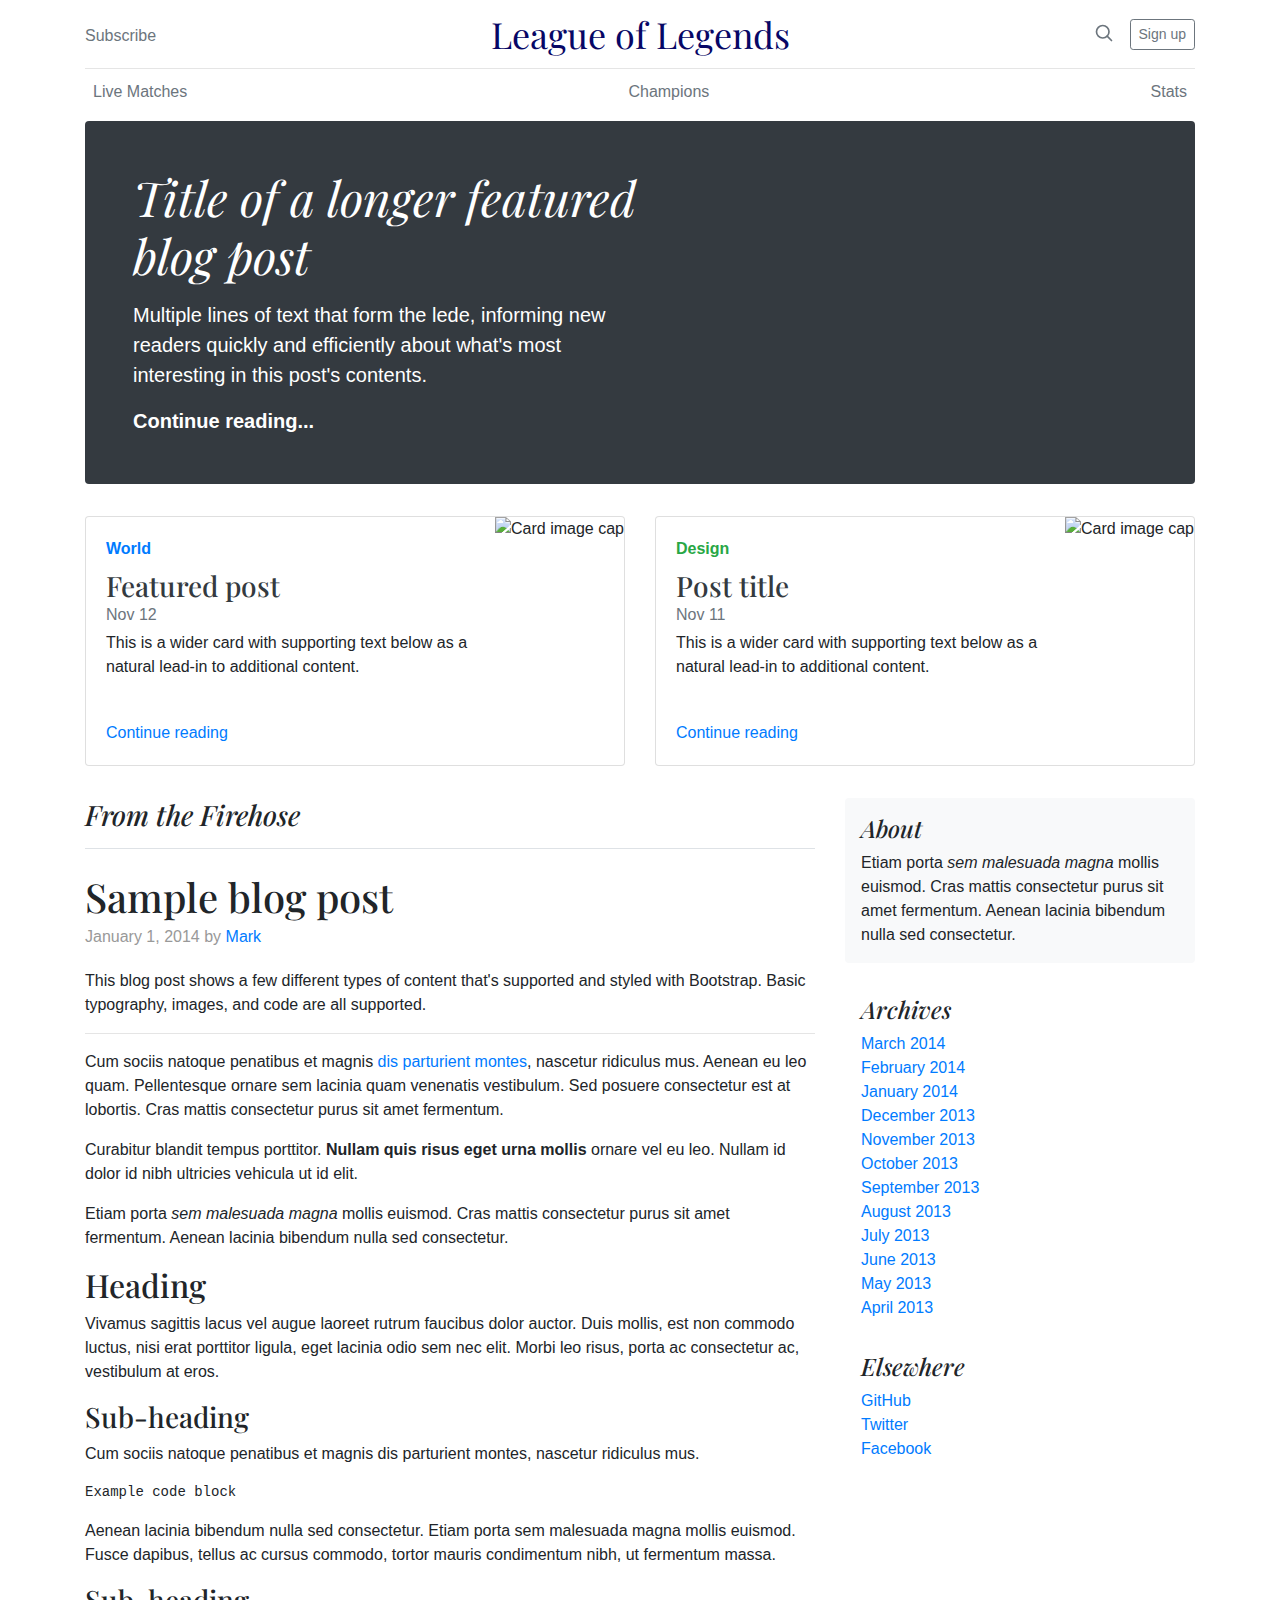
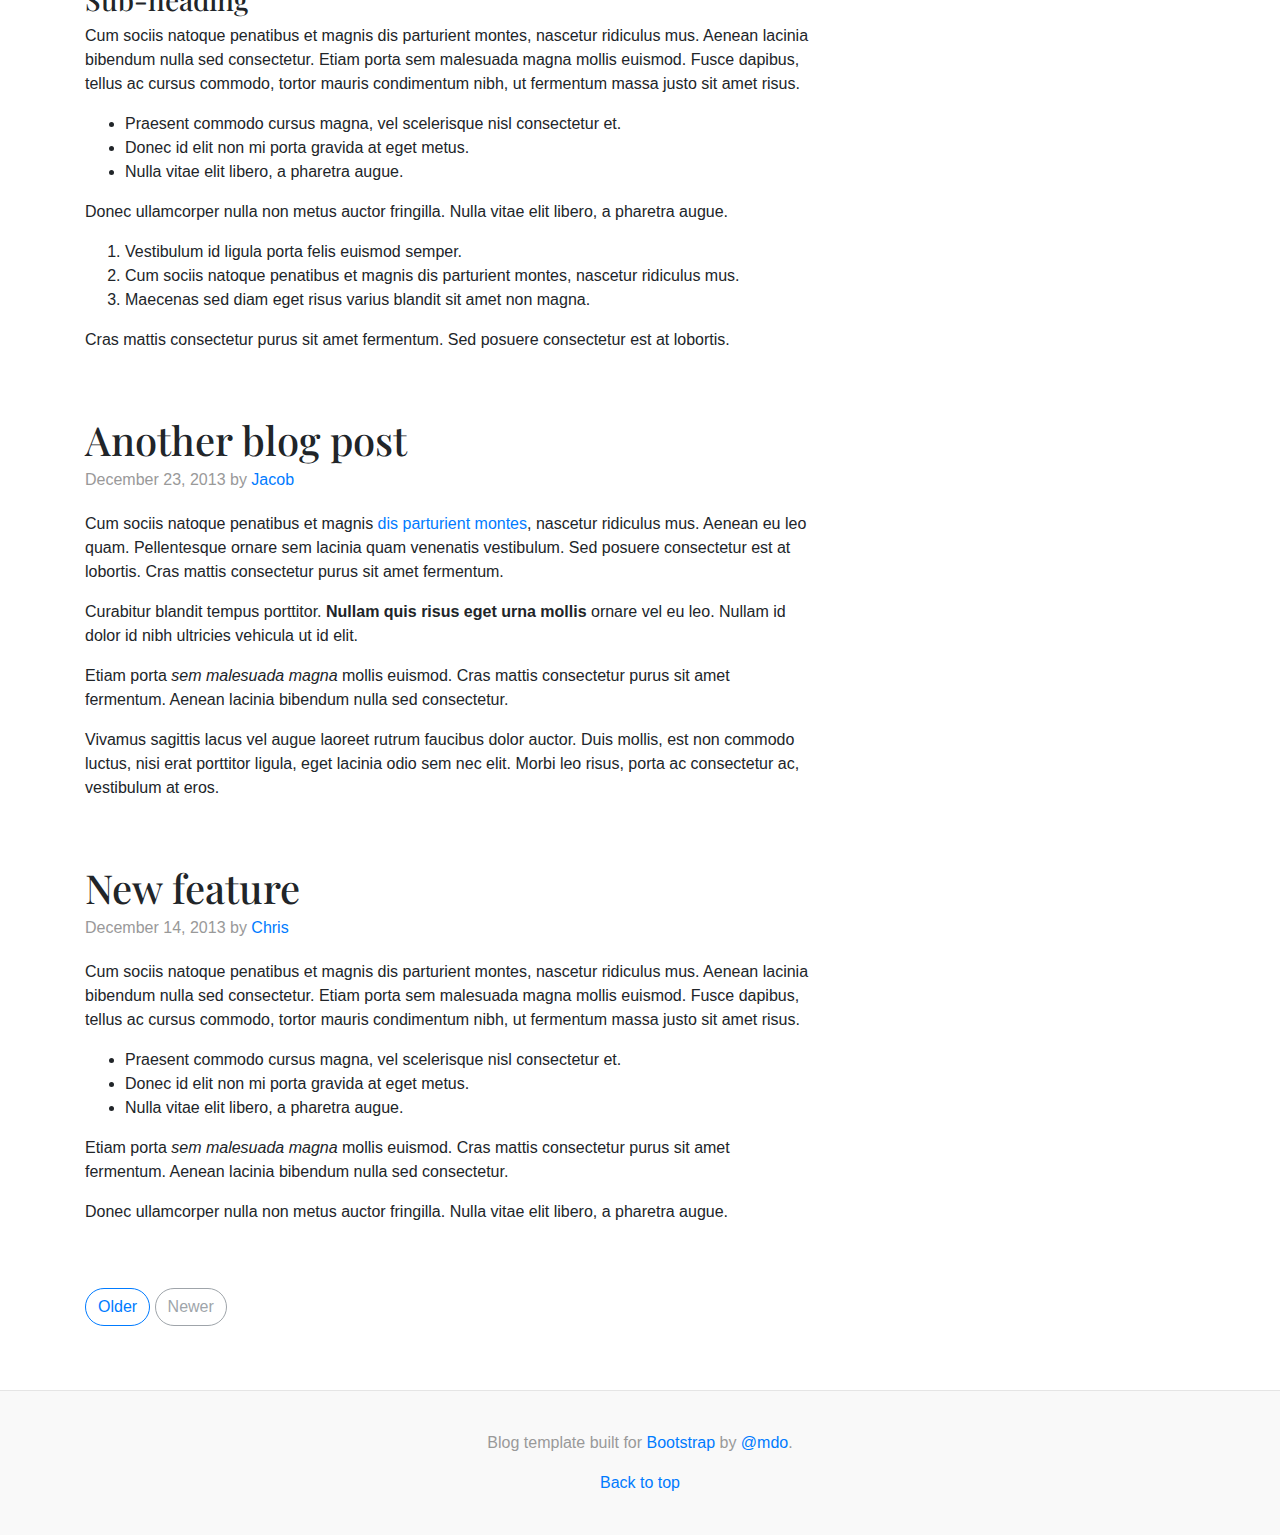
==== index.html @ 93541f14 "Add files via upload" ====
<!doctype html>
<html lang="en">
  <head>
    <meta charset="utf-8">
    <meta name="viewport" content="width=device-width, initial-scale=1, shrink-to-fit=no">
    <meta name="description" content="">
    <meta name="author" content="">
    <link rel="icon" href="../../../../favicon.ico">

    <title>League Stat Center</title>

    <!-- Bootstrap core CSS -->
    <link href="https://stackpath.bootstrapcdn.com/bootstrap/4.1.3/css/bootstrap.min.css" rel="stylesheet">

    <!-- Custom styles for this template -->
    <link href="https://fonts.googleapis.com/css?family=Playfair+Display:700,900" rel="stylesheet">
    <link href="blog.css" rel="stylesheet">
  </head>

  <body>

    <div class="container">
      <header class="blog-header py-3">
        <div class="row flex-nowrap justify-content-between align-items-center">
          <div class="col-4 pt-1">
            <a class="text-muted" href="#">Subscribe</a>
          </div>
          <div class="col-4 text-center">
            <a class="blog-header-logo text-dark" href="#">League of Legends</a>
          </div>
          <div class="col-4 d-flex justify-content-end align-items-center">
            <a class="text-muted" href="#">
              <svg xmlns="http://www.w3.org/2000/svg" width="20" height="20" viewBox="0 0 24 24" fill="none" stroke="currentColor" stroke-width="2" stroke-linecap="round" stroke-linejoin="round" class="mx-3"><circle cx="10.5" cy="10.5" r="7.5"></circle><line x1="21" y1="21" x2="15.8" y2="15.8"></line></svg>
            </a>
            <a class="btn btn-sm btn-outline-secondary" href="#">Sign up</a>
          </div>
        </div>
      </header>

      <div class="nav-scroller py-1 mb-2">
        <nav class="nav d-flex justify-content-between">
          <a class="p-2 text-muted" href="#">Live Matches</a>
          <a class="p-2 text-muted" href="#">Champions</a>
          <a class="p-2 text-muted" href="#">Stats</a>
          <!-- <a class="p-2 text-muted" href="#">Design</a>
          <a class="p-2 text-muted" href="#">Culture</a>
          <a class="p-2 text-muted" href="#">Business</a>
          <a class="p-2 text-muted" href="#">Politics</a>
          <a class="p-2 text-muted" href="#">Opinion</a>
          <a class="p-2 text-muted" href="#">Science</a>
          <a class="p-2 text-muted" href="#">Health</a>
          <a class="p-2 text-muted" href="#">Style</a>
          <a class="p-2 text-muted" href="#">Travel</a> -->
        </nav>
      </div>

      <div class="jumbotron p-3 p-md-5 text-white rounded bg-dark">
        <div class="col-md-6 px-0">
          <h1 class="display-4 font-italic">Title of a longer featured blog post</h1>
          <p class="lead my-3">Multiple lines of text that form the lede, informing new readers quickly and efficiently about what's most interesting in this post's contents.</p>
          <p class="lead mb-0"><a href="#" class="text-white font-weight-bold">Continue reading...</a></p>
        </div>
      </div>

      <div class="row mb-2">
        <div class="col-md-6">
          <div class="card flex-md-row mb-4 shadow-sm h-md-250">
            <div class="card-body d-flex flex-column align-items-start">
              <strong class="d-inline-block mb-2 text-primary">World</strong>
              <h3 class="mb-0">
                <a class="text-dark" href="#">Featured post</a>
              </h3>
              <div class="mb-1 text-muted">Nov 12</div>
              <p class="card-text mb-auto">This is a wider card with supporting text below as a natural lead-in to additional content.</p>
              <a href="#">Continue reading</a>
            </div>
            <img class="card-img-right flex-auto d-none d-lg-block" data-src="holder.js/200x250?theme=thumb" alt="Card image cap">
          </div>
        </div>
        <div class="col-md-6">
          <div class="card flex-md-row mb-4 shadow-sm h-md-250">
            <div class="card-body d-flex flex-column align-items-start">
              <strong class="d-inline-block mb-2 text-success">Design</strong>
              <h3 class="mb-0">
                <a class="text-dark" href="#">Post title</a>
              </h3>
              <div class="mb-1 text-muted">Nov 11</div>
              <p class="card-text mb-auto">This is a wider card with supporting text below as a natural lead-in to additional content.</p>
              <a href="#">Continue reading</a>
            </div>
            <img class="card-img-right flex-auto d-none d-lg-block" data-src="holder.js/200x250?theme=thumb" alt="Card image cap">
          </div>
        </div>
      </div>
    </div>

    <main role="main" class="container">
      <div class="row">
        <div class="col-md-8 blog-main">
          <h3 class="pb-3 mb-4 font-italic border-bottom">
            From the Firehose
          </h3>

          <div class="blog-post">
            <h2 class="blog-post-title">Sample blog post</h2>
            <p class="blog-post-meta">January 1, 2014 by <a href="#">Mark</a></p>

            <p>This blog post shows a few different types of content that's supported and styled with Bootstrap. Basic typography, images, and code are all supported.</p>
            <hr>
            <p>Cum sociis natoque penatibus et magnis <a href="#">dis parturient montes</a>, nascetur ridiculus mus. Aenean eu leo quam. Pellentesque ornare sem lacinia quam venenatis vestibulum. Sed posuere consectetur est at lobortis. Cras mattis consectetur purus sit amet fermentum.</p>
            <blockquote>
              <p>Curabitur blandit tempus porttitor. <strong>Nullam quis risus eget urna mollis</strong> ornare vel eu leo. Nullam id dolor id nibh ultricies vehicula ut id elit.</p>
            </blockquote>
            <p>Etiam porta <em>sem malesuada magna</em> mollis euismod. Cras mattis consectetur purus sit amet fermentum. Aenean lacinia bibendum nulla sed consectetur.</p>
            <h2>Heading</h2>
            <p>Vivamus sagittis lacus vel augue laoreet rutrum faucibus dolor auctor. Duis mollis, est non commodo luctus, nisi erat porttitor ligula, eget lacinia odio sem nec elit. Morbi leo risus, porta ac consectetur ac, vestibulum at eros.</p>
            <h3>Sub-heading</h3>
            <p>Cum sociis natoque penatibus et magnis dis parturient montes, nascetur ridiculus mus.</p>
            <pre><code>Example code block</code></pre>
            <p>Aenean lacinia bibendum nulla sed consectetur. Etiam porta sem malesuada magna mollis euismod. Fusce dapibus, tellus ac cursus commodo, tortor mauris condimentum nibh, ut fermentum massa.</p>
            <h3>Sub-heading</h3>
            <p>Cum sociis natoque penatibus et magnis dis parturient montes, nascetur ridiculus mus. Aenean lacinia bibendum nulla sed consectetur. Etiam porta sem malesuada magna mollis euismod. Fusce dapibus, tellus ac cursus commodo, tortor mauris condimentum nibh, ut fermentum massa justo sit amet risus.</p>
            <ul>
              <li>Praesent commodo cursus magna, vel scelerisque nisl consectetur et.</li>
              <li>Donec id elit non mi porta gravida at eget metus.</li>
              <li>Nulla vitae elit libero, a pharetra augue.</li>
            </ul>
            <p>Donec ullamcorper nulla non metus auctor fringilla. Nulla vitae elit libero, a pharetra augue.</p>
            <ol>
              <li>Vestibulum id ligula porta felis euismod semper.</li>
              <li>Cum sociis natoque penatibus et magnis dis parturient montes, nascetur ridiculus mus.</li>
              <li>Maecenas sed diam eget risus varius blandit sit amet non magna.</li>
            </ol>
            <p>Cras mattis consectetur purus sit amet fermentum. Sed posuere consectetur est at lobortis.</p>
          </div><!-- /.blog-post -->

          <div class="blog-post">
            <h2 class="blog-post-title">Another blog post</h2>
            <p class="blog-post-meta">December 23, 2013 by <a href="#">Jacob</a></p>

            <p>Cum sociis natoque penatibus et magnis <a href="#">dis parturient montes</a>, nascetur ridiculus mus. Aenean eu leo quam. Pellentesque ornare sem lacinia quam venenatis vestibulum. Sed posuere consectetur est at lobortis. Cras mattis consectetur purus sit amet fermentum.</p>
            <blockquote>
              <p>Curabitur blandit tempus porttitor. <strong>Nullam quis risus eget urna mollis</strong> ornare vel eu leo. Nullam id dolor id nibh ultricies vehicula ut id elit.</p>
            </blockquote>
            <p>Etiam porta <em>sem malesuada magna</em> mollis euismod. Cras mattis consectetur purus sit amet fermentum. Aenean lacinia bibendum nulla sed consectetur.</p>
            <p>Vivamus sagittis lacus vel augue laoreet rutrum faucibus dolor auctor. Duis mollis, est non commodo luctus, nisi erat porttitor ligula, eget lacinia odio sem nec elit. Morbi leo risus, porta ac consectetur ac, vestibulum at eros.</p>
          </div><!-- /.blog-post -->

          <div class="blog-post">
            <h2 class="blog-post-title">New feature</h2>
            <p class="blog-post-meta">December 14, 2013 by <a href="#">Chris</a></p>

            <p>Cum sociis natoque penatibus et magnis dis parturient montes, nascetur ridiculus mus. Aenean lacinia bibendum nulla sed consectetur. Etiam porta sem malesuada magna mollis euismod. Fusce dapibus, tellus ac cursus commodo, tortor mauris condimentum nibh, ut fermentum massa justo sit amet risus.</p>
            <ul>
              <li>Praesent commodo cursus magna, vel scelerisque nisl consectetur et.</li>
              <li>Donec id elit non mi porta gravida at eget metus.</li>
              <li>Nulla vitae elit libero, a pharetra augue.</li>
            </ul>
            <p>Etiam porta <em>sem malesuada magna</em> mollis euismod. Cras mattis consectetur purus sit amet fermentum. Aenean lacinia bibendum nulla sed consectetur.</p>
            <p>Donec ullamcorper nulla non metus auctor fringilla. Nulla vitae elit libero, a pharetra augue.</p>
          </div><!-- /.blog-post -->

          <nav class="blog-pagination">
            <a class="btn btn-outline-primary" href="#">Older</a>
            <a class="btn btn-outline-secondary disabled" href="#">Newer</a>
          </nav>

        </div><!-- /.blog-main -->

        <aside class="col-md-4 blog-sidebar">
          <div class="p-3 mb-3 bg-light rounded">
            <h4 class="font-italic">About</h4>
            <p class="mb-0">Etiam porta <em>sem malesuada magna</em> mollis euismod. Cras mattis consectetur purus sit amet fermentum. Aenean lacinia bibendum nulla sed consectetur.</p>
          </div>

          <div class="p-3">
            <h4 class="font-italic">Archives</h4>
            <ol class="list-unstyled mb-0">
              <li><a href="#">March 2014</a></li>
              <li><a href="#">February 2014</a></li>
              <li><a href="#">January 2014</a></li>
              <li><a href="#">December 2013</a></li>
              <li><a href="#">November 2013</a></li>
              <li><a href="#">October 2013</a></li>
              <li><a href="#">September 2013</a></li>
              <li><a href="#">August 2013</a></li>
              <li><a href="#">July 2013</a></li>
              <li><a href="#">June 2013</a></li>
              <li><a href="#">May 2013</a></li>
              <li><a href="#">April 2013</a></li>
            </ol>
          </div>

          <div class="p-3">
            <h4 class="font-italic">Elsewhere</h4>
            <ol class="list-unstyled">
              <li><a href="#">GitHub</a></li>
              <li><a href="#">Twitter</a></li>
              <li><a href="#">Facebook</a></li>
            </ol>
          </div>
        </aside><!-- /.blog-sidebar -->

      </div><!-- /.row -->

    </main><!-- /.container -->

    <footer class="blog-footer">
      <p>Blog template built for <a href="https://getbootstrap.com/">Bootstrap</a> by <a href="https://twitter.com/mdo">@mdo</a>.</p>
      <p>
        <a href="#">Back to top</a>
      </p>
    </footer>

    <!-- Bootstrap core JavaScript
    ================================================== -->
    <!-- Placed at the end of the document so the pages load faster -->
    <script src="https://code.jquery.com/jquery-3.3.1.slim.min.js" integrity="sha384-q8i/X+965DzO0rT7abK41JStQIAqVgRVzpbzo5smXKp4YfRvH+8abtTE1Pi6jizo" crossorigin="anonymous"></script>
    <script>window.jQuery || document.write('<script src="../../assets/js/vendor/jquery-slim.min.js"><\/script>')</script>
    <script src="../../assets/js/vendor/popper.min.js"></script>
    <script src="https://stackpath.bootstrapcdn.com/bootstrap/4.1.3/js/bootstrap.min.js"></script>
    <script src="../../assets/js/vendor/holder.min.js"></script>
    <script>
      Holder.addTheme('thumb', {
        bg: '#55595c',
        fg: '#eceeef',
        text: 'Thumbnail'
      });
    </script>
  </body>
</html>
---- blog.css ----
/* stylelint-disable selector-list-comma-newline-after */

.blog-header {
  line-height: 1;
  border-bottom: 1px solid #e5e5e5;
}

.blog-header-logo {
  font-family: "Playfair Display", Georgia, "Times New Roman", serif;
  font-size: 2.25rem;
  color: rgb(7, 7, 102) !important; 
}

.blog-header-logo:hover {
  text-decoration: none;
}

h1, h2, h3, h4, h5, h6 {
  font-family: "Playfair Display", Georgia, "Times New Roman", serif;
}

.display-4 {
  font-size: 2.5rem;
}
@media (min-width: 768px) {
  .display-4 {
    font-size: 3rem;
  }
}

.nav-scroller {
  position: relative;
  z-index: 2;
  height: 2.75rem;
  overflow-y: hidden;
}

.nav-scroller .nav {
  display: -ms-flexbox;
  display: flex;
  -ms-flex-wrap: nowrap;
  flex-wrap: nowrap;
  padding-bottom: 1rem;
  margin-top: -1px;
  overflow-x: auto;
  text-align: center;
  white-space: nowrap;
  -webkit-overflow-scrolling: touch;
}

.nav-scroller .nav-link {
  padding-top: .75rem;
  padding-bottom: .75rem;
  font-size: .875rem;
}

.card-img-right {
  height: 100%;
  border-radius: 0 3px 3px 0;
}

.flex-auto {
  -ms-flex: 0 0 auto;
  flex: 0 0 auto;
}

.h-250 { height: 250px; }
@media (min-width: 768px) {
  .h-md-250 { height: 250px; }
}

/*
 * Blog name and description
 */
.blog-title {
  margin-bottom: 0;
  font-size: 2rem;
  font-weight: 400;
}
.blog-description {
  font-size: 1.1rem;
  color: #999;
}

@media (min-width: 40em) {
  .blog-title {
    font-size: 3.5rem;
  }
}

/* Pagination */
.blog-pagination {
  margin-bottom: 4rem;
}
.blog-pagination > .btn {
  border-radius: 2rem;
}

/*
 * Blog posts
 */
.blog-post {
  margin-bottom: 4rem;
}
.blog-post-title {
  margin-bottom: .25rem;
  font-size: 2.5rem;
}
.blog-post-meta {
  margin-bottom: 1.25rem;
  color: #999;
}

/*
 * Footer
 */
.blog-footer {
  padding: 2.5rem 0;
  color: #999;
  text-align: center;
  background-color: #f9f9f9;
  border-top: .05rem solid #e5e5e5;
}
.blog-footer p:last-child {
  margin-bottom: 0;
}
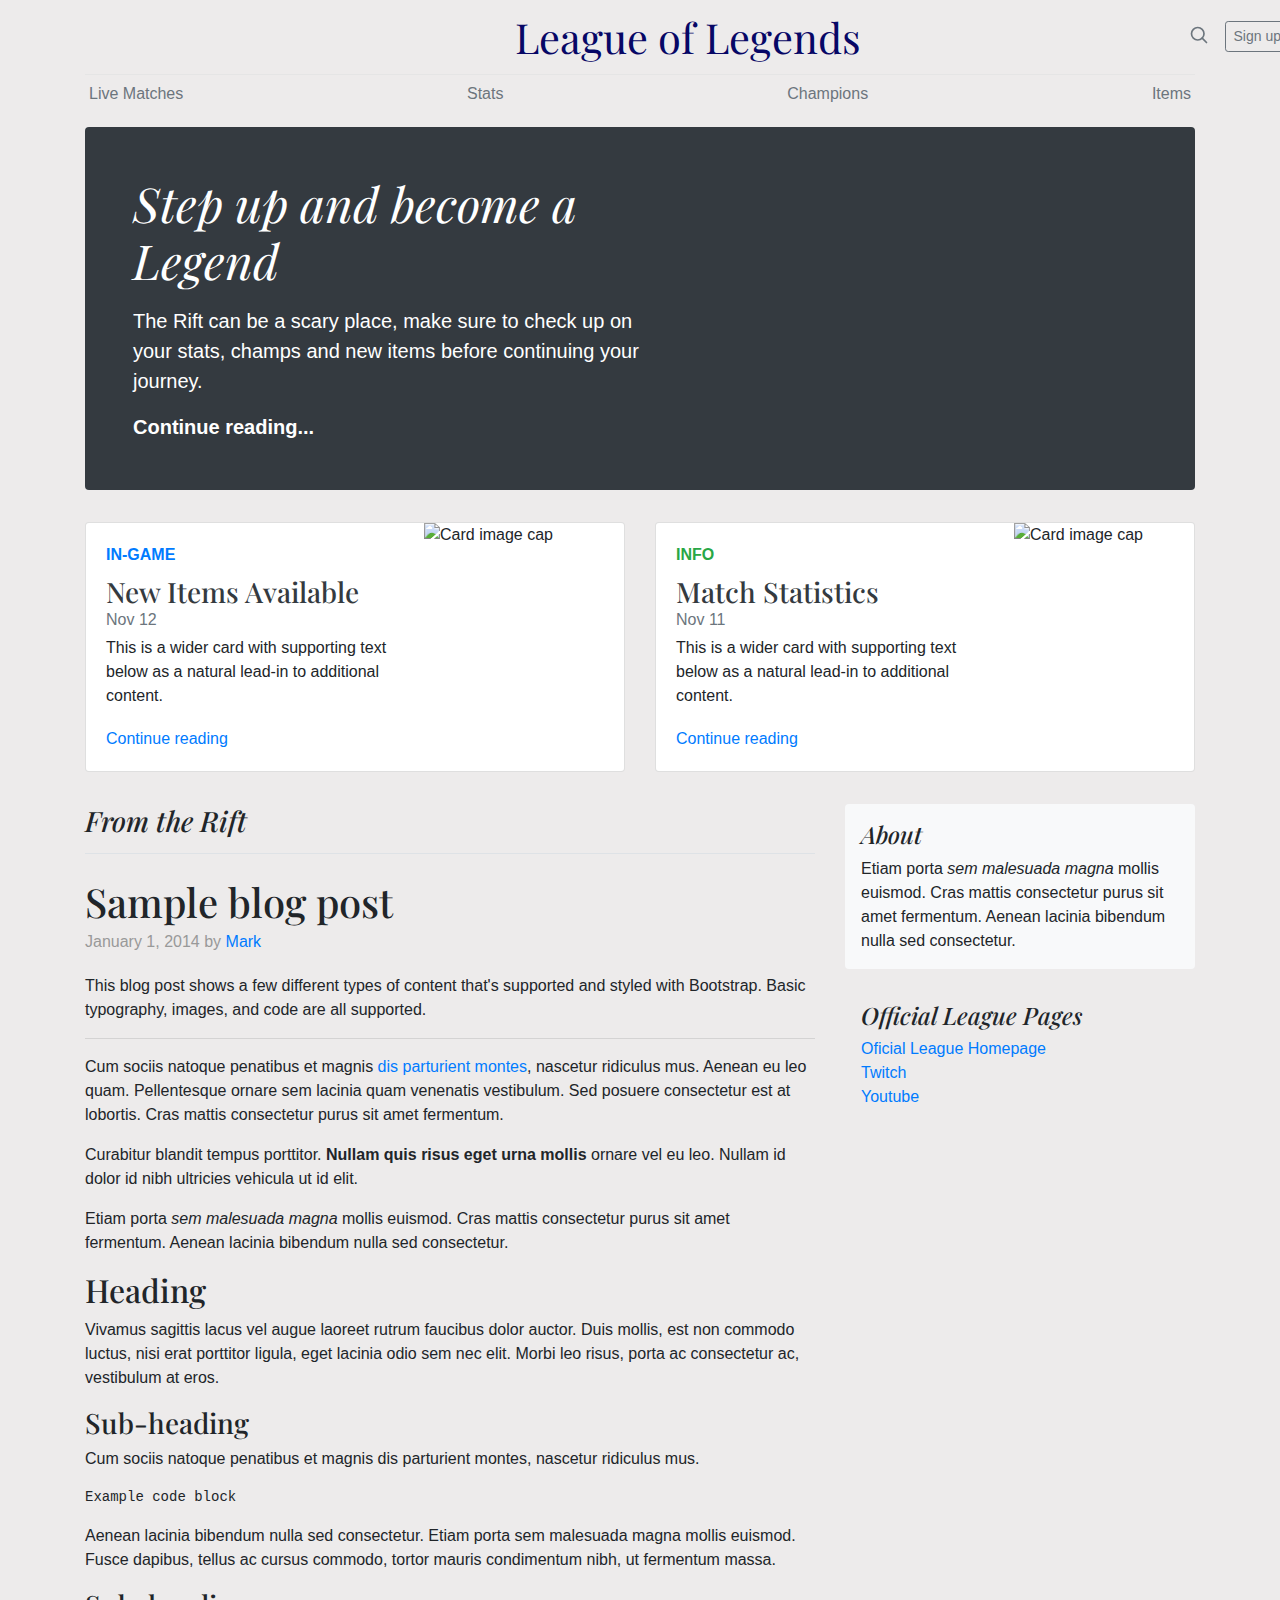
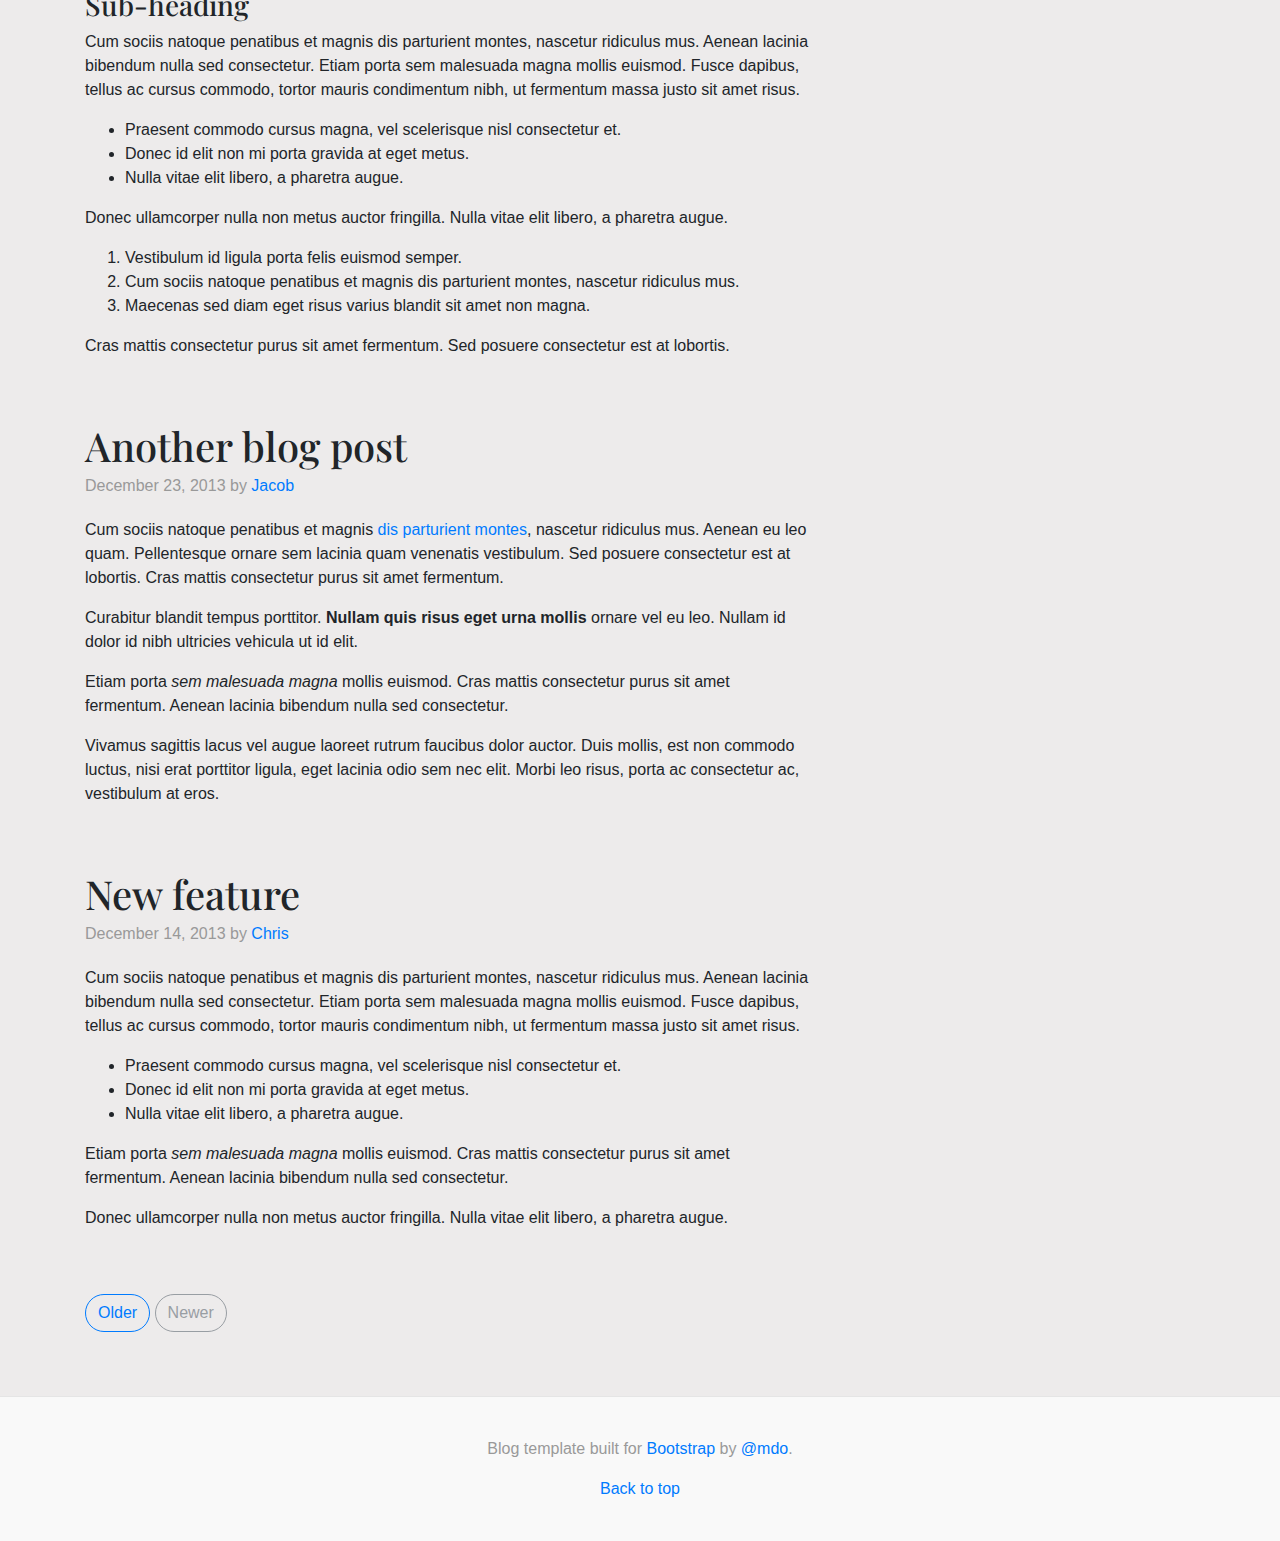
==== commit 681f7269: "Add files via upload" ====
--- a/index.html
+++ b/index.html
@@ -23,9 +23,9 @@
       <header class="blog-header py-3">
         <div class="row flex-nowrap justify-content-between align-items-center">
           <div class="col-4 pt-1">
-            <a class="text-muted" href="#">Subscribe</a>
-          </div>
-          <div class="col-4 text-center">
+            <!-- <a class="text-muted" href="#">Subscribe</a> -->
+          </div>
+          <div class="col-5 text-center">
             <a class="blog-header-logo text-dark" href="#">League of Legends</a>
           </div>
           <div class="col-4 d-flex justify-content-end align-items-center">
@@ -39,11 +39,11 @@
 
       <div class="nav-scroller py-1 mb-2">
         <nav class="nav d-flex justify-content-between">
-          <a class="p-2 text-muted" href="#">Live Matches</a>
-          <a class="p-2 text-muted" href="#">Champions</a>
-          <a class="p-2 text-muted" href="#">Stats</a>
+          <a class="p-1 text-muted" href="#">Live Matches</a>
+          <a class="p-1 text-muted" href="#">Stats</a>
+          <a class="p-1 text-muted" href="#">Champions</a>
+          <a class="p-1 text-muted" href="#">Items</a>
           <!-- <a class="p-2 text-muted" href="#">Design</a>
-          <a class="p-2 text-muted" href="#">Culture</a>
           <a class="p-2 text-muted" href="#">Business</a>
           <a class="p-2 text-muted" href="#">Politics</a>
           <a class="p-2 text-muted" href="#">Opinion</a>
@@ -56,9 +56,9 @@
 
       <div class="jumbotron p-3 p-md-5 text-white rounded bg-dark">
         <div class="col-md-6 px-0">
-          <h1 class="display-4 font-italic">Title of a longer featured blog post</h1>
-          <p class="lead my-3">Multiple lines of text that form the lede, informing new readers quickly and efficiently about what's most interesting in this post's contents.</p>
-          <p class="lead mb-0"><a href="#" class="text-white font-weight-bold">Continue reading...</a></p>
+          <h1 class="display-4 font-italic">Step up and become a Legend</h1>
+          <p class="lead my-3">The Rift can be a scary place, make sure to check up on your stats, champs and new items before continuing your journey.</p>
+          <p class="lead mb-0"><a href="" class="text-white font-weight-bold">Continue reading...</a></p>
         </div>
       </div>
 
@@ -66,29 +66,29 @@
         <div class="col-md-6">
           <div class="card flex-md-row mb-4 shadow-sm h-md-250">
             <div class="card-body d-flex flex-column align-items-start">
-              <strong class="d-inline-block mb-2 text-primary">World</strong>
+              <strong class="d-inline-block mb-2 text-primary">IN-GAME</strong>
               <h3 class="mb-0">
-                <a class="text-dark" href="#">Featured post</a>
+                <a class="text-dark" href="#">New Items Available</a>
               </h3>
               <div class="mb-1 text-muted">Nov 12</div>
               <p class="card-text mb-auto">This is a wider card with supporting text below as a natural lead-in to additional content.</p>
               <a href="#">Continue reading</a>
             </div>
-            <img class="card-img-right flex-auto d-none d-lg-block" data-src="holder.js/200x250?theme=thumb" alt="Card image cap">
+            <img class="card-img-right flex-auto d-none d-lg-block" src="https://encrypted-tbn0.gstatic.com/images?q=tbn:ANd9GcTqt_6fcUbOBIClJFmN57o2hAsj3ddu57z0OKLLZR71GhQso-7o" alt="Card image cap">
           </div>
         </div>
         <div class="col-md-6">
           <div class="card flex-md-row mb-4 shadow-sm h-md-250">
             <div class="card-body d-flex flex-column align-items-start">
-              <strong class="d-inline-block mb-2 text-success">Design</strong>
+              <strong class="d-inline-block mb-2 text-success">INFO</strong>
               <h3 class="mb-0">
-                <a class="text-dark" href="#">Post title</a>
+                <a class="text-dark" href="#">Match Statistics</a>
               </h3>
               <div class="mb-1 text-muted">Nov 11</div>
               <p class="card-text mb-auto">This is a wider card with supporting text below as a natural lead-in to additional content.</p>
               <a href="#">Continue reading</a>
             </div>
-            <img class="card-img-right flex-auto d-none d-lg-block" data-src="holder.js/200x250?theme=thumb" alt="Card image cap">
+            <img class="card-img-right-two flex-auto d-none d-lg-block" src="https://is4-ssl.mzstatic.com/image/thumb/Purple1/v4/f8/48/04/f8480473-4ba1-0c82-23c3-b4cce2bb152e/pr_source.png/300x0w.jpg" alt="Card image cap">
           </div>
         </div>
       </div>
@@ -98,7 +98,7 @@
       <div class="row">
         <div class="col-md-8 blog-main">
           <h3 class="pb-3 mb-4 font-italic border-bottom">
-            From the Firehose
+            From the Rift
           </h3>
 
           <div class="blog-post">
@@ -173,7 +173,7 @@
             <p class="mb-0">Etiam porta <em>sem malesuada magna</em> mollis euismod. Cras mattis consectetur purus sit amet fermentum. Aenean lacinia bibendum nulla sed consectetur.</p>
           </div>
 
-          <div class="p-3">
+          <!-- <div class="p-3">
             <h4 class="font-italic">Archives</h4>
             <ol class="list-unstyled mb-0">
               <li><a href="#">March 2014</a></li>
@@ -189,14 +189,14 @@
               <li><a href="#">May 2013</a></li>
               <li><a href="#">April 2013</a></li>
             </ol>
-          </div>
+          </div> -->
 
           <div class="p-3">
-            <h4 class="font-italic">Elsewhere</h4>
+            <h4 class="font-italic">Official League Pages</h4>
             <ol class="list-unstyled">
-              <li><a href="#">GitHub</a></li>
-              <li><a href="#">Twitter</a></li>
-              <li><a href="#">Facebook</a></li>
+              <li><a href="https://play.na.leagueoflegends.com/en_US?utm_expid=.6QJJg4dGSEaSN-_JX5FRHg.0&utm_referrer=https%3A%2F%2Fna.leagueoflegends.com%2Fen%2F">Oficial League Homepage</a></li>
+              <li><a href="https://www.twitch.tv/directory/game/League%20of%20Legends">Twitch</a></li>
+              <li><a href="https://www.youtube.com/user/RiotGamesInc">Youtube</a></li>
             </ol>
           </div>
         </aside><!-- /.blog-sidebar -->
@@ -229,3 +229,8 @@
     </script>
   </body>
 </html>
+
+
+
+<!-- http://i.imgur.com/jv5MBs8.jpg -->
+<!-- https://encrypted-tbn0.gstatic.com/images?q=tbn:ANd9GcR-ZqhDwPtP7d-ejLykdr3e3HUg4KW8WtamgG-jqCNpoC4wrvejfA -->--- a/blog.css
+++ b/blog.css
@@ -1,4 +1,8 @@
 /* stylelint-disable selector-list-comma-newline-after */
+
+body {
+  background: rgba(236, 234, 234, 0.952);
+}
 
 .blog-header {
   line-height: 1;
@@ -7,7 +11,7 @@
 
 .blog-header-logo {
   font-family: "Playfair Display", Georgia, "Times New Roman", serif;
-  font-size: 2.25rem;
+  font-size: 2.6rem;
   color: rgb(7, 7, 102) !important; 
 }
 
@@ -99,6 +103,22 @@
 /*
  * Blog posts
  */
+
+ .card-img-right {
+   width: 200px;
+   height: 250px;
+ }
+
+.card-img-right-two {
+  width: 180px;
+  height: 250px;
+}
+
+ .jumbotron {
+   background: url(https://www.leagueofpapers.com/wp-content/uploads/2018/08/Sandstorm-Ekko-Splash-Art-league_of_papers.jpg);
+   background-size: cover;
+ }
+
 .blog-post {
   margin-bottom: 4rem;
 }
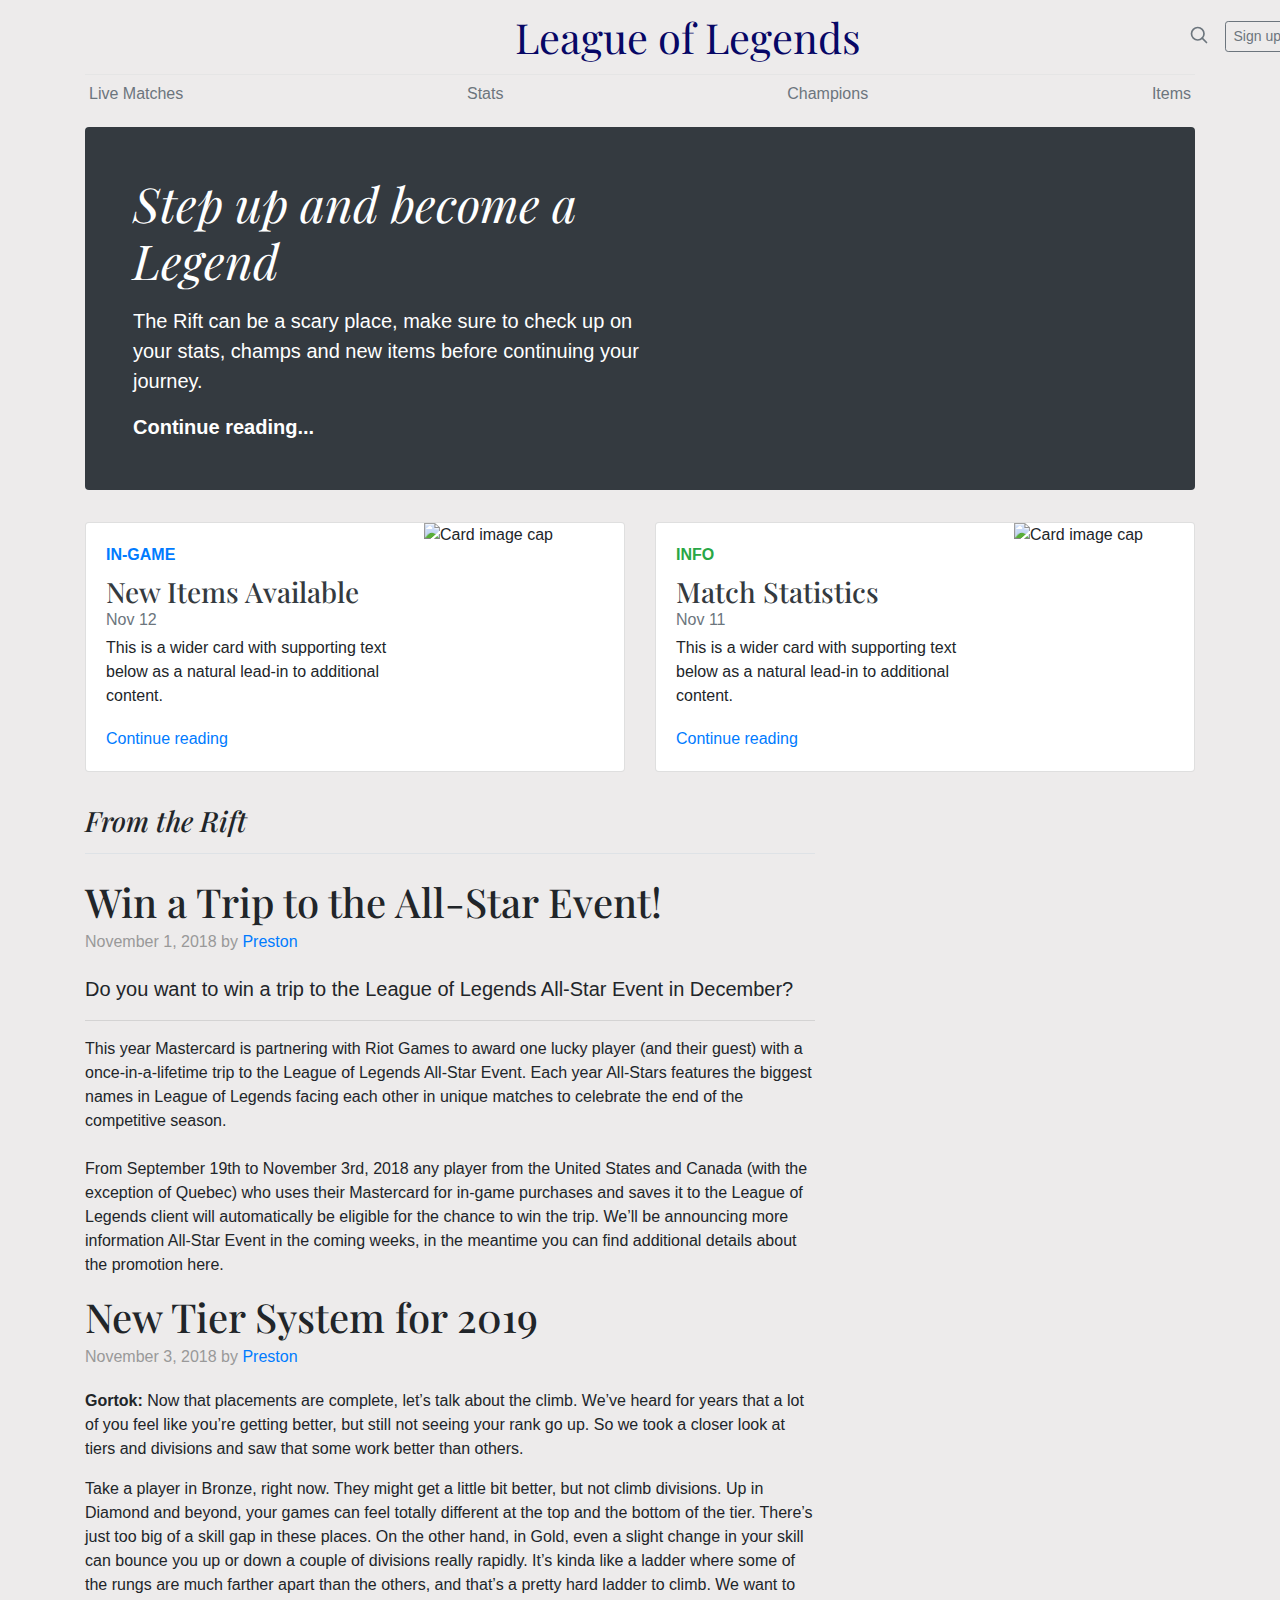
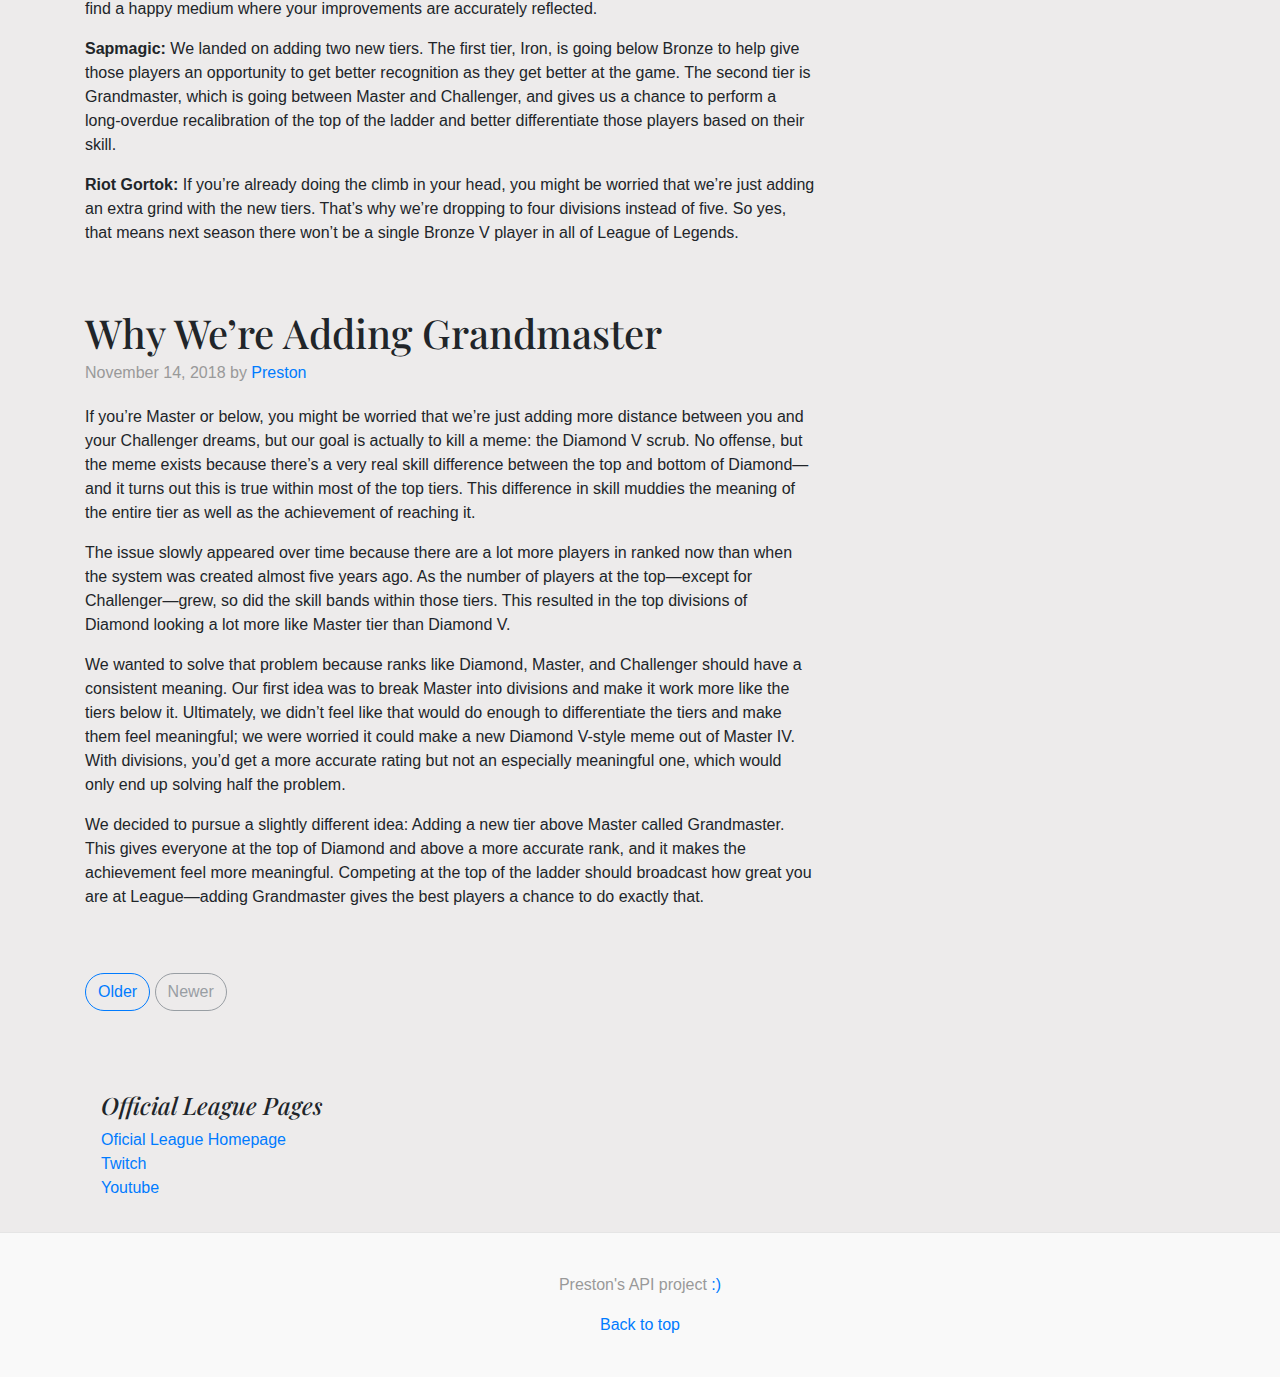
==== commit eee968c1: "Add files via upload" ====
--- a/index.html
+++ b/index.html
@@ -1,236 +1,235 @@
-<!doctype html>
-<html lang="en">
-  <head>
-    <meta charset="utf-8">
-    <meta name="viewport" content="width=device-width, initial-scale=1, shrink-to-fit=no">
-    <meta name="description" content="">
-    <meta name="author" content="">
-    <link rel="icon" href="../../../../favicon.ico">
-
-    <title>League Stat Center</title>
-
-    <!-- Bootstrap core CSS -->
-    <link href="https://stackpath.bootstrapcdn.com/bootstrap/4.1.3/css/bootstrap.min.css" rel="stylesheet">
-
-    <!-- Custom styles for this template -->
-    <link href="https://fonts.googleapis.com/css?family=Playfair+Display:700,900" rel="stylesheet">
-    <link href="blog.css" rel="stylesheet">
-  </head>
-
-  <body>
-
-    <div class="container">
-      <header class="blog-header py-3">
-        <div class="row flex-nowrap justify-content-between align-items-center">
-          <div class="col-4 pt-1">
-            <!-- <a class="text-muted" href="#">Subscribe</a> -->
-          </div>
-          <div class="col-5 text-center">
-            <a class="blog-header-logo text-dark" href="#">League of Legends</a>
-          </div>
-          <div class="col-4 d-flex justify-content-end align-items-center">
-            <a class="text-muted" href="#">
-              <svg xmlns="http://www.w3.org/2000/svg" width="20" height="20" viewBox="0 0 24 24" fill="none" stroke="currentColor" stroke-width="2" stroke-linecap="round" stroke-linejoin="round" class="mx-3"><circle cx="10.5" cy="10.5" r="7.5"></circle><line x1="21" y1="21" x2="15.8" y2="15.8"></line></svg>
-            </a>
-            <a class="btn btn-sm btn-outline-secondary" href="#">Sign up</a>
-          </div>
-        </div>
-      </header>
-
-      <div class="nav-scroller py-1 mb-2">
-        <nav class="nav d-flex justify-content-between">
-          <a class="p-1 text-muted" href="#">Live Matches</a>
-          <a class="p-1 text-muted" href="#">Stats</a>
-          <a class="p-1 text-muted" href="#">Champions</a>
-          <a class="p-1 text-muted" href="#">Items</a>
-          <!-- <a class="p-2 text-muted" href="#">Design</a>
-          <a class="p-2 text-muted" href="#">Business</a>
-          <a class="p-2 text-muted" href="#">Politics</a>
-          <a class="p-2 text-muted" href="#">Opinion</a>
-          <a class="p-2 text-muted" href="#">Science</a>
-          <a class="p-2 text-muted" href="#">Health</a>
-          <a class="p-2 text-muted" href="#">Style</a>
-          <a class="p-2 text-muted" href="#">Travel</a> -->
-        </nav>
-      </div>
-
-      <div class="jumbotron p-3 p-md-5 text-white rounded bg-dark">
-        <div class="col-md-6 px-0">
-          <h1 class="display-4 font-italic">Step up and become a Legend</h1>
-          <p class="lead my-3">The Rift can be a scary place, make sure to check up on your stats, champs and new items before continuing your journey.</p>
-          <p class="lead mb-0"><a href="" class="text-white font-weight-bold">Continue reading...</a></p>
-        </div>
-      </div>
-
-      <div class="row mb-2">
-        <div class="col-md-6">
-          <div class="card flex-md-row mb-4 shadow-sm h-md-250">
-            <div class="card-body d-flex flex-column align-items-start">
-              <strong class="d-inline-block mb-2 text-primary">IN-GAME</strong>
-              <h3 class="mb-0">
-                <a class="text-dark" href="#">New Items Available</a>
-              </h3>
-              <div class="mb-1 text-muted">Nov 12</div>
-              <p class="card-text mb-auto">This is a wider card with supporting text below as a natural lead-in to additional content.</p>
-              <a href="#">Continue reading</a>
-            </div>
-            <img class="card-img-right flex-auto d-none d-lg-block" src="https://encrypted-tbn0.gstatic.com/images?q=tbn:ANd9GcTqt_6fcUbOBIClJFmN57o2hAsj3ddu57z0OKLLZR71GhQso-7o" alt="Card image cap">
-          </div>
-        </div>
-        <div class="col-md-6">
-          <div class="card flex-md-row mb-4 shadow-sm h-md-250">
-            <div class="card-body d-flex flex-column align-items-start">
-              <strong class="d-inline-block mb-2 text-success">INFO</strong>
-              <h3 class="mb-0">
-                <a class="text-dark" href="#">Match Statistics</a>
-              </h3>
-              <div class="mb-1 text-muted">Nov 11</div>
-              <p class="card-text mb-auto">This is a wider card with supporting text below as a natural lead-in to additional content.</p>
-              <a href="#">Continue reading</a>
-            </div>
-            <img class="card-img-right-two flex-auto d-none d-lg-block" src="https://is4-ssl.mzstatic.com/image/thumb/Purple1/v4/f8/48/04/f8480473-4ba1-0c82-23c3-b4cce2bb152e/pr_source.png/300x0w.jpg" alt="Card image cap">
-          </div>
-        </div>
-      </div>
-    </div>
-
-    <main role="main" class="container">
-      <div class="row">
-        <div class="col-md-8 blog-main">
-          <h3 class="pb-3 mb-4 font-italic border-bottom">
-            From the Rift
-          </h3>
-
-          <div class="blog-post">
-            <h2 class="blog-post-title">Sample blog post</h2>
-            <p class="blog-post-meta">January 1, 2014 by <a href="#">Mark</a></p>
-
-            <p>This blog post shows a few different types of content that's supported and styled with Bootstrap. Basic typography, images, and code are all supported.</p>
-            <hr>
-            <p>Cum sociis natoque penatibus et magnis <a href="#">dis parturient montes</a>, nascetur ridiculus mus. Aenean eu leo quam. Pellentesque ornare sem lacinia quam venenatis vestibulum. Sed posuere consectetur est at lobortis. Cras mattis consectetur purus sit amet fermentum.</p>
-            <blockquote>
-              <p>Curabitur blandit tempus porttitor. <strong>Nullam quis risus eget urna mollis</strong> ornare vel eu leo. Nullam id dolor id nibh ultricies vehicula ut id elit.</p>
-            </blockquote>
-            <p>Etiam porta <em>sem malesuada magna</em> mollis euismod. Cras mattis consectetur purus sit amet fermentum. Aenean lacinia bibendum nulla sed consectetur.</p>
-            <h2>Heading</h2>
-            <p>Vivamus sagittis lacus vel augue laoreet rutrum faucibus dolor auctor. Duis mollis, est non commodo luctus, nisi erat porttitor ligula, eget lacinia odio sem nec elit. Morbi leo risus, porta ac consectetur ac, vestibulum at eros.</p>
-            <h3>Sub-heading</h3>
-            <p>Cum sociis natoque penatibus et magnis dis parturient montes, nascetur ridiculus mus.</p>
-            <pre><code>Example code block</code></pre>
-            <p>Aenean lacinia bibendum nulla sed consectetur. Etiam porta sem malesuada magna mollis euismod. Fusce dapibus, tellus ac cursus commodo, tortor mauris condimentum nibh, ut fermentum massa.</p>
-            <h3>Sub-heading</h3>
-            <p>Cum sociis natoque penatibus et magnis dis parturient montes, nascetur ridiculus mus. Aenean lacinia bibendum nulla sed consectetur. Etiam porta sem malesuada magna mollis euismod. Fusce dapibus, tellus ac cursus commodo, tortor mauris condimentum nibh, ut fermentum massa justo sit amet risus.</p>
-            <ul>
-              <li>Praesent commodo cursus magna, vel scelerisque nisl consectetur et.</li>
-              <li>Donec id elit non mi porta gravida at eget metus.</li>
-              <li>Nulla vitae elit libero, a pharetra augue.</li>
-            </ul>
-            <p>Donec ullamcorper nulla non metus auctor fringilla. Nulla vitae elit libero, a pharetra augue.</p>
-            <ol>
-              <li>Vestibulum id ligula porta felis euismod semper.</li>
-              <li>Cum sociis natoque penatibus et magnis dis parturient montes, nascetur ridiculus mus.</li>
-              <li>Maecenas sed diam eget risus varius blandit sit amet non magna.</li>
-            </ol>
-            <p>Cras mattis consectetur purus sit amet fermentum. Sed posuere consectetur est at lobortis.</p>
-          </div><!-- /.blog-post -->
-
-          <div class="blog-post">
-            <h2 class="blog-post-title">Another blog post</h2>
-            <p class="blog-post-meta">December 23, 2013 by <a href="#">Jacob</a></p>
-
-            <p>Cum sociis natoque penatibus et magnis <a href="#">dis parturient montes</a>, nascetur ridiculus mus. Aenean eu leo quam. Pellentesque ornare sem lacinia quam venenatis vestibulum. Sed posuere consectetur est at lobortis. Cras mattis consectetur purus sit amet fermentum.</p>
-            <blockquote>
-              <p>Curabitur blandit tempus porttitor. <strong>Nullam quis risus eget urna mollis</strong> ornare vel eu leo. Nullam id dolor id nibh ultricies vehicula ut id elit.</p>
-            </blockquote>
-            <p>Etiam porta <em>sem malesuada magna</em> mollis euismod. Cras mattis consectetur purus sit amet fermentum. Aenean lacinia bibendum nulla sed consectetur.</p>
-            <p>Vivamus sagittis lacus vel augue laoreet rutrum faucibus dolor auctor. Duis mollis, est non commodo luctus, nisi erat porttitor ligula, eget lacinia odio sem nec elit. Morbi leo risus, porta ac consectetur ac, vestibulum at eros.</p>
-          </div><!-- /.blog-post -->
-
-          <div class="blog-post">
-            <h2 class="blog-post-title">New feature</h2>
-            <p class="blog-post-meta">December 14, 2013 by <a href="#">Chris</a></p>
-
-            <p>Cum sociis natoque penatibus et magnis dis parturient montes, nascetur ridiculus mus. Aenean lacinia bibendum nulla sed consectetur. Etiam porta sem malesuada magna mollis euismod. Fusce dapibus, tellus ac cursus commodo, tortor mauris condimentum nibh, ut fermentum massa justo sit amet risus.</p>
-            <ul>
-              <li>Praesent commodo cursus magna, vel scelerisque nisl consectetur et.</li>
-              <li>Donec id elit non mi porta gravida at eget metus.</li>
-              <li>Nulla vitae elit libero, a pharetra augue.</li>
-            </ul>
-            <p>Etiam porta <em>sem malesuada magna</em> mollis euismod. Cras mattis consectetur purus sit amet fermentum. Aenean lacinia bibendum nulla sed consectetur.</p>
-            <p>Donec ullamcorper nulla non metus auctor fringilla. Nulla vitae elit libero, a pharetra augue.</p>
-          </div><!-- /.blog-post -->
-
-          <nav class="blog-pagination">
-            <a class="btn btn-outline-primary" href="#">Older</a>
-            <a class="btn btn-outline-secondary disabled" href="#">Newer</a>
-          </nav>
-
-        </div><!-- /.blog-main -->
-
-        <aside class="col-md-4 blog-sidebar">
-          <div class="p-3 mb-3 bg-light rounded">
-            <h4 class="font-italic">About</h4>
-            <p class="mb-0">Etiam porta <em>sem malesuada magna</em> mollis euismod. Cras mattis consectetur purus sit amet fermentum. Aenean lacinia bibendum nulla sed consectetur.</p>
-          </div>
-
-          <!-- <div class="p-3">
-            <h4 class="font-italic">Archives</h4>
-            <ol class="list-unstyled mb-0">
-              <li><a href="#">March 2014</a></li>
-              <li><a href="#">February 2014</a></li>
-              <li><a href="#">January 2014</a></li>
-              <li><a href="#">December 2013</a></li>
-              <li><a href="#">November 2013</a></li>
-              <li><a href="#">October 2013</a></li>
-              <li><a href="#">September 2013</a></li>
-              <li><a href="#">August 2013</a></li>
-              <li><a href="#">July 2013</a></li>
-              <li><a href="#">June 2013</a></li>
-              <li><a href="#">May 2013</a></li>
-              <li><a href="#">April 2013</a></li>
-            </ol>
-          </div> -->
-
-          <div class="p-3">
-            <h4 class="font-italic">Official League Pages</h4>
-            <ol class="list-unstyled">
-              <li><a href="https://play.na.leagueoflegends.com/en_US?utm_expid=.6QJJg4dGSEaSN-_JX5FRHg.0&utm_referrer=https%3A%2F%2Fna.leagueoflegends.com%2Fen%2F">Oficial League Homepage</a></li>
-              <li><a href="https://www.twitch.tv/directory/game/League%20of%20Legends">Twitch</a></li>
-              <li><a href="https://www.youtube.com/user/RiotGamesInc">Youtube</a></li>
-            </ol>
-          </div>
-        </aside><!-- /.blog-sidebar -->
-
-      </div><!-- /.row -->
-
-    </main><!-- /.container -->
-
-    <footer class="blog-footer">
-      <p>Blog template built for <a href="https://getbootstrap.com/">Bootstrap</a> by <a href="https://twitter.com/mdo">@mdo</a>.</p>
-      <p>
-        <a href="#">Back to top</a>
-      </p>
-    </footer>
-
-    <!-- Bootstrap core JavaScript
-    ================================================== -->
-    <!-- Placed at the end of the document so the pages load faster -->
-    <script src="https://code.jquery.com/jquery-3.3.1.slim.min.js" integrity="sha384-q8i/X+965DzO0rT7abK41JStQIAqVgRVzpbzo5smXKp4YfRvH+8abtTE1Pi6jizo" crossorigin="anonymous"></script>
-    <script>window.jQuery || document.write('<script src="../../assets/js/vendor/jquery-slim.min.js"><\/script>')</script>
-    <script src="../../assets/js/vendor/popper.min.js"></script>
-    <script src="https://stackpath.bootstrapcdn.com/bootstrap/4.1.3/js/bootstrap.min.js"></script>
-    <script src="../../assets/js/vendor/holder.min.js"></script>
-    <script>
-      Holder.addTheme('thumb', {
-        bg: '#55595c',
-        fg: '#eceeef',
-        text: 'Thumbnail'
-      });
-    </script>
-  </body>
-</html>
-
-
-
-<!-- http://i.imgur.com/jv5MBs8.jpg -->
+<!doctype html>
+<html lang="en">
+  <head>
+    <meta charset="utf-8">
+    <meta name="viewport" content="width=device-width, initial-scale=1, shrink-to-fit=no">
+    <meta name="description" content="">
+    <meta name="author" content="">
+    <link rel="icon" href="../../../../favicon.ico">
+
+    <title>League Stat Center</title>
+
+    <!-- Bootstrap core CSS -->
+    <link href="https://stackpath.bootstrapcdn.com/bootstrap/4.1.3/css/bootstrap.min.css" rel="stylesheet">
+
+    <!-- Custom styles for this template -->
+    <link href="https://fonts.googleapis.com/css?family=Playfair+Display:700,900" rel="stylesheet">
+    <link href="blog.css" rel="stylesheet">
+  </head>
+
+  <body>
+
+    <div class="container">
+      <header class="blog-header py-3">
+        <div class="row flex-nowrap justify-content-between align-items-center">
+          <div class="col-4 pt-1">
+            <!-- <a class="text-muted" href="#">Subscribe</a> -->
+          </div>
+          <div class="col-5 text-center">
+            <a class="blog-header-logo text-dark" href="#">League of Legends</a>
+          </div>
+          <div class="col-4 d-flex justify-content-end align-items-center">
+            <a class="text-muted" href="#">
+              <svg xmlns="http://www.w3.org/2000/svg" width="20" height="20" viewBox="0 0 24 24" fill="none" stroke="currentColor" stroke-width="2" stroke-linecap="round" stroke-linejoin="round" class="mx-3"><circle cx="10.5" cy="10.5" r="7.5"></circle><line x1="21" y1="21" x2="15.8" y2="15.8"></line></svg>
+            </a>
+            <a class="btn btn-sm btn-outline-secondary" href="#">Sign up</a>
+          </div>
+        </div>
+      </header>
+
+      <div class="nav-scroller py-1 mb-2">
+        <nav class="nav d-flex justify-content-between">
+          <a class="p-1 text-muted" href="#">Live Matches</a>
+          <a class="p-1 text-muted" href="#">Stats</a>
+          <a class="p-1 text-muted" href="#">Champions</a>
+          <a class="p-1 text-muted" href="#">Items</a>
+          <!-- <a class="p-2 text-muted" href="#">Design</a>
+          <a class="p-2 text-muted" href="#">Business</a>
+          <a class="p-2 text-muted" href="#">Politics</a>
+          <a class="p-2 text-muted" href="#">Opinion</a>
+          <a class="p-2 text-muted" href="#">Science</a>
+          <a class="p-2 text-muted" href="#">Health</a>
+          <a class="p-2 text-muted" href="#">Style</a>
+          <a class="p-2 text-muted" href="#">Travel</a> -->
+        </nav>
+      </div>
+
+      <div class="jumbotron p-3 p-md-5 text-white rounded bg-dark">
+        <div class="col-md-6 px-0">
+          <h1 class="display-4 font-italic">Step up and become a Legend</h1>
+          <p class="lead my-3">The Rift can be a scary place, make sure to check up on your stats, champs and new items before continuing your journey.</p>
+          <p class="lead mb-0"><a href="" class="text-white font-weight-bold">Continue reading...</a></p>
+        </div>
+      </div>
+
+      <div class="row mb-2">
+        <div class="col-md-6">
+          <div class="card flex-md-row mb-4 shadow-sm h-md-250">
+            <div class="card-body d-flex flex-column align-items-start">
+              <strong class="d-inline-block mb-2 text-primary">IN-GAME</strong>
+              <h3 class="mb-0">
+                <a class="text-dark" href="#">New Items Available</a>
+              </h3>
+              <div class="mb-1 text-muted">Nov 12</div>
+              <p class="card-text mb-auto">This is a wider card with supporting text below as a natural lead-in to additional content.</p>
+              <a href="#">Continue reading</a>
+            </div>
+            <img class="card-img-right flex-auto d-none d-lg-block" src="https://encrypted-tbn0.gstatic.com/images?q=tbn:ANd9GcTqt_6fcUbOBIClJFmN57o2hAsj3ddu57z0OKLLZR71GhQso-7o" alt="Card image cap">
+          </div>
+        </div>
+        <div class="col-md-6">
+          <div class="card flex-md-row mb-4 shadow-sm h-md-250">
+            <div class="card-body d-flex flex-column align-items-start">
+              <strong class="d-inline-block mb-2 text-success">INFO</strong>
+              <h3 class="mb-0">
+                <a class="text-dark" href="#">Match Statistics</a>
+              </h3>
+              <div class="mb-1 text-muted">Nov 11</div>
+              <p class="card-text mb-auto">This is a wider card with supporting text below as a natural lead-in to additional content.</p>
+              <a href="#">Continue reading</a>
+            </div>
+            <img class="card-img-right-two flex-auto d-none d-lg-block" src="https://is4-ssl.mzstatic.com/image/thumb/Purple1/v4/f8/48/04/f8480473-4ba1-0c82-23c3-b4cce2bb152e/pr_source.png/300x0w.jpg" alt="Card image cap">
+          </div>
+        </div>
+      </div>
+    </div>
+
+    <main role="main" class="container">
+      <div class="row">
+        <div class="col-md-8 blog-main">
+          <h3 class="pb-3 mb-4 font-italic border-bottom">
+            From the Rift
+          </h3>
+
+          <div class="blog-post">
+            <h2 class="blog-post-title">Win a Trip to the All-Star Event!</h2>
+            <p class="blog-post-meta">November 1, 2018 by <a href="#">Preston</a></p>
+
+            <p class="subnub">Do you want to win a trip to the League of Legends All-Star Event in December? </p>
+            <hr>
+            <p>This year Mastercard is partnering with Riot Games to award one lucky player (and their guest) with a once-in-a-lifetime trip to the League of Legends All-Star Event. Each year All-Stars features the biggest names in League of Legends facing each other in unique matches to celebrate the end of the competitive season. <br><br>
+              From September 19th to November 3rd, 2018 any player from the United States and Canada (with the exception of Quebec) who uses their Mastercard for in-game purchases and saves it to the League of Legends client will automatically be eligible for the chance to win the trip.
+              We’ll be announcing more information All-Star Event in the coming weeks, in the meantime you can find additional details about the promotion here.</p>
+              <!-- <h2>Heading</h2>
+            <p>Vivamus sagittis lacus vel augue laoreet rutrum faucibus dolor auctor. Duis mollis, est non commodo luctus, nisi erat porttitor ligula, eget lacinia odio sem nec elit. Morbi leo risus, porta ac consectetur ac, vestibulum at eros.</p>
+            <h3>Sub-heading</h3>
+            <p>Cum sociis natoque penatibus et magnis dis parturient montes, nascetur ridiculus mus.</p>
+            <pre><code>Example code block</code></pre>
+            <p>Aenean lacinia bibendum nulla sed consectetur. Etiam porta sem malesuada magna mollis euismod. Fusce dapibus, tellus ac cursus commodo, tortor mauris condimentum nibh, ut fermentum massa.</p>
+            <h3>Sub-heading</h3>
+            <p>Cum sociis natoque penatibus et magnis dis parturient montes, nascetur ridiculus mus. Aenean lacinia bibendum nulla sed consectetur. Etiam porta sem malesuada magna mollis euismod. Fusce dapibus, tellus ac cursus commodo, tortor mauris condimentum nibh, ut fermentum massa justo sit amet risus.</p>
+            <ul>
+              <li>Praesent commodo cursus magna, vel scelerisque nisl consectetur et.</li>
+              <li>Donec id elit non mi porta gravida at eget metus.</li>
+              <li>Nulla vitae elit libero, a pharetra augue.</li>
+            </ul>
+            <p>Donec ullamcorper nulla non metus auctor fringilla. Nulla vitae elit libero, a pharetra augue.</p>
+            <ol>
+              <li>Vestibulum id ligula porta felis euismod semper.</li>
+              <li>Cum sociis natoque penatibus et magnis dis parturient montes, nascetur ridiculus mus.</li>
+              <li>Maecenas sed diam eget risus varius blandit sit amet non magna.</li>
+            </ol>
+            <p>Cras mattis consectetur purus sit amet fermentum. Sed posuere consectetur est at lobortis.</p>
+          </div>/.blog-post -->
+
+          <div class="blog-post">
+            <h2 class="blog-post-title">New Tier System for 2019</h2>
+            <p class="blog-post-meta">November 3, 2018 by <a href="#">Preston</a></p>
+
+            <p><strong> Gortok:</strong> Now that placements are complete, let’s talk about the climb. We’ve heard for years that a lot of you feel like you’re getting better, but still not seeing your rank go up. So we took a closer look at tiers and divisions and saw that some work better than others.
+            </p><p>Take a player in Bronze, right now. They might get a little bit better, but not climb divisions. Up in Diamond and beyond, your games can feel totally different at the top and the bottom of the tier. There’s just too big of a skill gap in these places. On the other hand, in Gold, even a slight change 
+              in your skill can bounce you up or down a couple of divisions really rapidly. It’s kinda like a ladder where some of the rungs are much farther apart than the others, and that’s a pretty hard ladder to climb. We want to find a happy medium where your improvements are accurately reflected.</p>
+            <blockquote>
+              <p><strong>Sapmagic:</strong> We landed on adding two new tiers. The first tier, Iron, is going below Bronze to help give those players an opportunity to get better recognition as they get better at the game. The second tier is Grandmaster, which is going between Master and Challenger, and gives us a chance to perform a 
+                long-overdue recalibration of the top of the ladder and better differentiate those players based on their skill.</p>
+            </blockquote>
+            <p><strong>Riot Gortok:</strong> If you’re already doing the climb in your head, you might be worried that we’re just adding an extra grind with the new tiers. That’s why we’re dropping to four divisions instead of five. So yes, that means next season there won’t be a single Bronze V player in all of League of Legends.</p>
+          </div><!-- /.blog-post -->
+
+          <div class="blog-post">
+            <h2 class="blog-post-title">Why We’re Adding Grandmaster</h2>
+            <p class="blog-post-meta">November 14, 2018 by <a href="#">Preston</a></p>
+
+            <p>If you’re Master or below, you might be worried that we’re just adding more distance between you and your Challenger dreams, but our goal is actually to kill a meme: the Diamond V scrub. No offense, but the meme exists because there’s a very real skill difference between the top and bottom 
+              of Diamond—and it turns out this is true within most of the top tiers. This difference in skill muddies the meaning of the entire tier as well as the achievement of reaching it.</p>
+            <p>The issue slowly appeared over time because there are a lot more players in ranked now than when the system was created almost five years ago. As the number of players at the top—except for Challenger—grew, so did the skill bands within those tiers. This resulted in the top divisions of Diamond looking a lot more like Master tier than Diamond V.</p>
+            <p>We wanted to solve that problem because ranks like Diamond, Master, and Challenger should have a consistent meaning. Our first idea was to break Master into divisions and make it work more like the tiers below it. Ultimately, we didn’t feel like that would do enough to differentiate the tiers and make them feel meaningful; we were worried it could make 
+              a new Diamond V-style meme out of Master IV. With divisions, you’d get a more accurate 
+              rating but not an especially meaningful one, which would only end up solving half the problem.</p>
+              <p>We decided to pursue a slightly different idea: Adding a new tier above Master called Grandmaster. This gives everyone at the top of Diamond and above a more accurate rank, and it makes the achievement feel more meaningful. Competing at the top of the ladder should broadcast how great you are at League—adding Grandmaster gives the best players a chance to do exactly that.</p>
+          </div><!-- /.blog-post -->
+
+          <nav class="blog-pagination">
+            <a class="btn btn-outline-primary" href="#">Older</a>
+            <a class="btn btn-outline-secondary disabled" href="#">Newer</a>
+          </nav>
+
+        </div><!-- /.blog-main -->
+
+        <!-- <aside class="col-md-4 blog-sidebar">
+          <div class="p-3 mb-3 bg-light rounded">
+            <h4 class="font-italic">About</h4>
+            <p class="mb-0">Etiam porta <em>sem malesuada magna</em> mollis euismod. Cras mattis consectetur purus sit amet fermentum. Aenean lacinia bibendum nulla sed consectetur.</p>
+          </div> -->
+
+          <!-- <div class="p-3">
+            <h4 class="font-italic">Archives</h4>
+            <ol class="list-unstyled mb-0">
+              <li><a href="#">March 2014</a></li>
+              <li><a href="#">February 2014</a></li>
+              <li><a href="#">January 2014</a></li>
+              <li><a href="#">December 2013</a></li>
+              <li><a href="#">November 2013</a></li>
+              <li><a href="#">October 2013</a></li>
+              <li><a href="#">September 2013</a></li>
+              <li><a href="#">August 2013</a></li>
+              <li><a href="#">July 2013</a></li>
+              <li><a href="#">June 2013</a></li>
+              <li><a href="#">May 2013</a></li>
+              <li><a href="#">April 2013</a></li>
+            </ol>
+          </div> -->
+
+          <div class="p-3">
+            <h4 class="font-italic">Official League Pages</h4>
+            <ol class="list-unstyled">
+              <li><a href="https://play.na.leagueoflegends.com/en_US?utm_expid=.6QJJg4dGSEaSN-_JX5FRHg.0&utm_referrer=https%3A%2F%2Fna.leagueoflegends.com%2Fen%2F">Oficial League Homepage</a></li>
+              <li><a href="https://www.twitch.tv/directory/game/League%20of%20Legends">Twitch</a></li>
+              <li><a href="https://www.youtube.com/user/RiotGamesInc">Youtube</a></li>
+            </ol>
+          </div>
+        </aside><!-- /.blog-sidebar -->
+
+      </div><!-- /.row -->
+
+    </main><!-- /.container -->
+
+    <footer class="blog-footer">
+      <p>Preston's API project<a href="https://github.com/Snypie/spark-repo">  :)</a></p>
+      <p>
+        <a href="#">Back to top</a>
+      </p>
+    </footer>
+
+    <!-- Bootstrap core JavaScript
+    ================================================== -->
+    <!-- Placed at the end of the document so the pages load faster -->
+    <script src="https://code.jquery.com/jquery-3.3.1.slim.min.js" integrity="sha384-q8i/X+965DzO0rT7abK41JStQIAqVgRVzpbzo5smXKp4YfRvH+8abtTE1Pi6jizo" crossorigin="anonymous"></script>
+    <script>window.jQuery || document.write('<script src="../../assets/js/vendor/jquery-slim.min.js"><\/script>')</script>
+    <script src="../../assets/js/vendor/popper.min.js"></script>
+    <script src="https://stackpath.bootstrapcdn.com/bootstrap/4.1.3/js/bootstrap.min.js"></script>
+    <script src="../../assets/js/vendor/holder.min.js"></script>
+    <script>
+      Holder.addTheme('thumb', {
+        bg: '#55595c',
+        fg: '#eceeef',
+        text: 'Thumbnail'
+      });
+    </script>
+  </body>
+</html>
+
+
+
+<!-- http://i.imgur.com/jv5MBs8.jpg -->
 <!-- https://encrypted-tbn0.gstatic.com/images?q=tbn:ANd9GcR-ZqhDwPtP7d-ejLykdr3e3HUg4KW8WtamgG-jqCNpoC4wrvejfA -->--- a/blog.css
+++ b/blog.css
@@ -1,146 +1,156 @@
-/* stylelint-disable selector-list-comma-newline-after */
-
-body {
-  background: rgba(236, 234, 234, 0.952);
-}
-
-.blog-header {
-  line-height: 1;
-  border-bottom: 1px solid #e5e5e5;
-}
-
-.blog-header-logo {
-  font-family: "Playfair Display", Georgia, "Times New Roman", serif;
-  font-size: 2.6rem;
-  color: rgb(7, 7, 102) !important; 
-}
-
-.blog-header-logo:hover {
-  text-decoration: none;
-}
-
-h1, h2, h3, h4, h5, h6 {
-  font-family: "Playfair Display", Georgia, "Times New Roman", serif;
-}
-
-.display-4 {
-  font-size: 2.5rem;
-}
-@media (min-width: 768px) {
-  .display-4 {
-    font-size: 3rem;
-  }
-}
-
-.nav-scroller {
-  position: relative;
-  z-index: 2;
-  height: 2.75rem;
-  overflow-y: hidden;
-}
-
-.nav-scroller .nav {
-  display: -ms-flexbox;
-  display: flex;
-  -ms-flex-wrap: nowrap;
-  flex-wrap: nowrap;
-  padding-bottom: 1rem;
-  margin-top: -1px;
-  overflow-x: auto;
-  text-align: center;
-  white-space: nowrap;
-  -webkit-overflow-scrolling: touch;
-}
-
-.nav-scroller .nav-link {
-  padding-top: .75rem;
-  padding-bottom: .75rem;
-  font-size: .875rem;
-}
-
-.card-img-right {
-  height: 100%;
-  border-radius: 0 3px 3px 0;
-}
-
-.flex-auto {
-  -ms-flex: 0 0 auto;
-  flex: 0 0 auto;
-}
-
-.h-250 { height: 250px; }
-@media (min-width: 768px) {
-  .h-md-250 { height: 250px; }
-}
-
-/*
- * Blog name and description
- */
-.blog-title {
-  margin-bottom: 0;
-  font-size: 2rem;
-  font-weight: 400;
-}
-.blog-description {
-  font-size: 1.1rem;
-  color: #999;
-}
-
-@media (min-width: 40em) {
-  .blog-title {
-    font-size: 3.5rem;
-  }
-}
-
-/* Pagination */
-.blog-pagination {
-  margin-bottom: 4rem;
-}
-.blog-pagination > .btn {
-  border-radius: 2rem;
-}
-
-/*
- * Blog posts
- */
-
- .card-img-right {
-   width: 200px;
-   height: 250px;
- }
-
-.card-img-right-two {
-  width: 180px;
-  height: 250px;
-}
-
- .jumbotron {
-   background: url(https://www.leagueofpapers.com/wp-content/uploads/2018/08/Sandstorm-Ekko-Splash-Art-league_of_papers.jpg);
-   background-size: cover;
- }
-
-.blog-post {
-  margin-bottom: 4rem;
-}
-.blog-post-title {
-  margin-bottom: .25rem;
-  font-size: 2.5rem;
-}
-.blog-post-meta {
-  margin-bottom: 1.25rem;
-  color: #999;
-}
-
-/*
- * Footer
- */
-.blog-footer {
-  padding: 2.5rem 0;
-  color: #999;
-  text-align: center;
-  background-color: #f9f9f9;
-  border-top: .05rem solid #e5e5e5;
-}
-.blog-footer p:last-child {
-  margin-bottom: 0;
-}
+/* stylelint-disable selector-list-comma-newline-after */
+
+body {
+  background: rgba(236, 234, 234, 0.952);
+}
+
+.blog-header {
+  line-height: 1;
+  border-bottom: 1px solid #e5e5e5;
+}
+
+.blog-header-logo {
+  font-family: "Playfair Display", Georgia, "Times New Roman", serif;
+  font-size: 2.6rem;
+  color: rgb(7, 7, 102) !important; 
+}
+
+.blog-header-logo:hover {
+  text-decoration: none;
+}
+
+h1, h2, h3, h4, h5, h6 {
+  font-family: "Playfair Display", Georgia, "Times New Roman", serif;
+}
+
+.display-4 {
+  font-size: 2.5rem;
+}
+@media (min-width: 768px) {
+  .display-4 {
+    font-size: 3rem;
+  }
+}
+
+.nav-scroller {
+  position: relative;
+  z-index: 2;
+  height: 2.75rem;
+  overflow-y: hidden;
+}
+
+.nav-scroller .nav {
+  display: -ms-flexbox;
+  display: flex;
+  -ms-flex-wrap: nowrap;
+  flex-wrap: nowrap;
+  padding-bottom: 1rem;
+  margin-top: -1px;
+  overflow-x: auto;
+  text-align: center;
+  white-space: nowrap;
+  -webkit-overflow-scrolling: touch;
+}
+
+.nav-scroller .nav-link {
+  padding-top: .75rem;
+  padding-bottom: .75rem;
+  font-size: .875rem;
+}
+
+.card-img-right {
+  height: 100%;
+  border-radius: 0 3px 3px 0;
+}
+
+.flex-auto {
+  -ms-flex: 0 0 auto;
+  flex: 0 0 auto;
+}
+
+.h-250 { height: 250px; }
+@media (min-width: 768px) {
+  .h-md-250 { height: 250px; }
+}
+
+/*
+ * Blog name and description
+ */
+.blog-title {
+  margin-bottom: 0;
+  font-size: 2rem;
+  font-weight: 400;
+}
+.blog-description {
+  font-size: 1.1rem;
+  color: #999;
+}
+
+@media (min-width: 40em) {
+  .blog-title {
+    font-size: 3.5rem;
+  }
+}
+
+/* Pagination */
+.blog-pagination {
+  margin-bottom: 4rem;
+}
+.blog-pagination > .btn {
+  border-radius: 2rem;
+}
+
+/*
+ * Blog posts
+ */
+
+ .card-img-right {
+   width: 200px;
+   height: 250px;
+ }
+
+.card-img-right-two {
+  width: 180px;
+  height: 250px;
+}
+
+ .jumbotron {
+   background: url(https://www.leagueofpapers.com/wp-content/uploads/2018/08/Sandstorm-Ekko-Splash-Art-league_of_papers.jpg);
+   background-size: cover;
+ }
+
+.blog-post {
+  margin-bottom: 4rem;
+}
+.blog-post-title {
+  margin-bottom: .25rem;
+  font-size: 2.5rem;
+}
+.blog-post-meta {
+  margin-bottom: 1.25rem;
+  color: #999;
+}
+
+/*
+ * Footer
+ */
+.blog-footer {
+  padding: 2.5rem 0;
+  color: #999;
+  text-align: center;
+  background-color: #f9f9f9;
+  border-top: .05rem solid #e5e5e5;
+}
+.blog-footer p:last-child {
+  margin-bottom: 0;
+}
+
+
+.subnub {
+  font-size: 20px;
+  color: rgb(117, 0, 0)'
+}
+
+/* aside {
+  display
+} */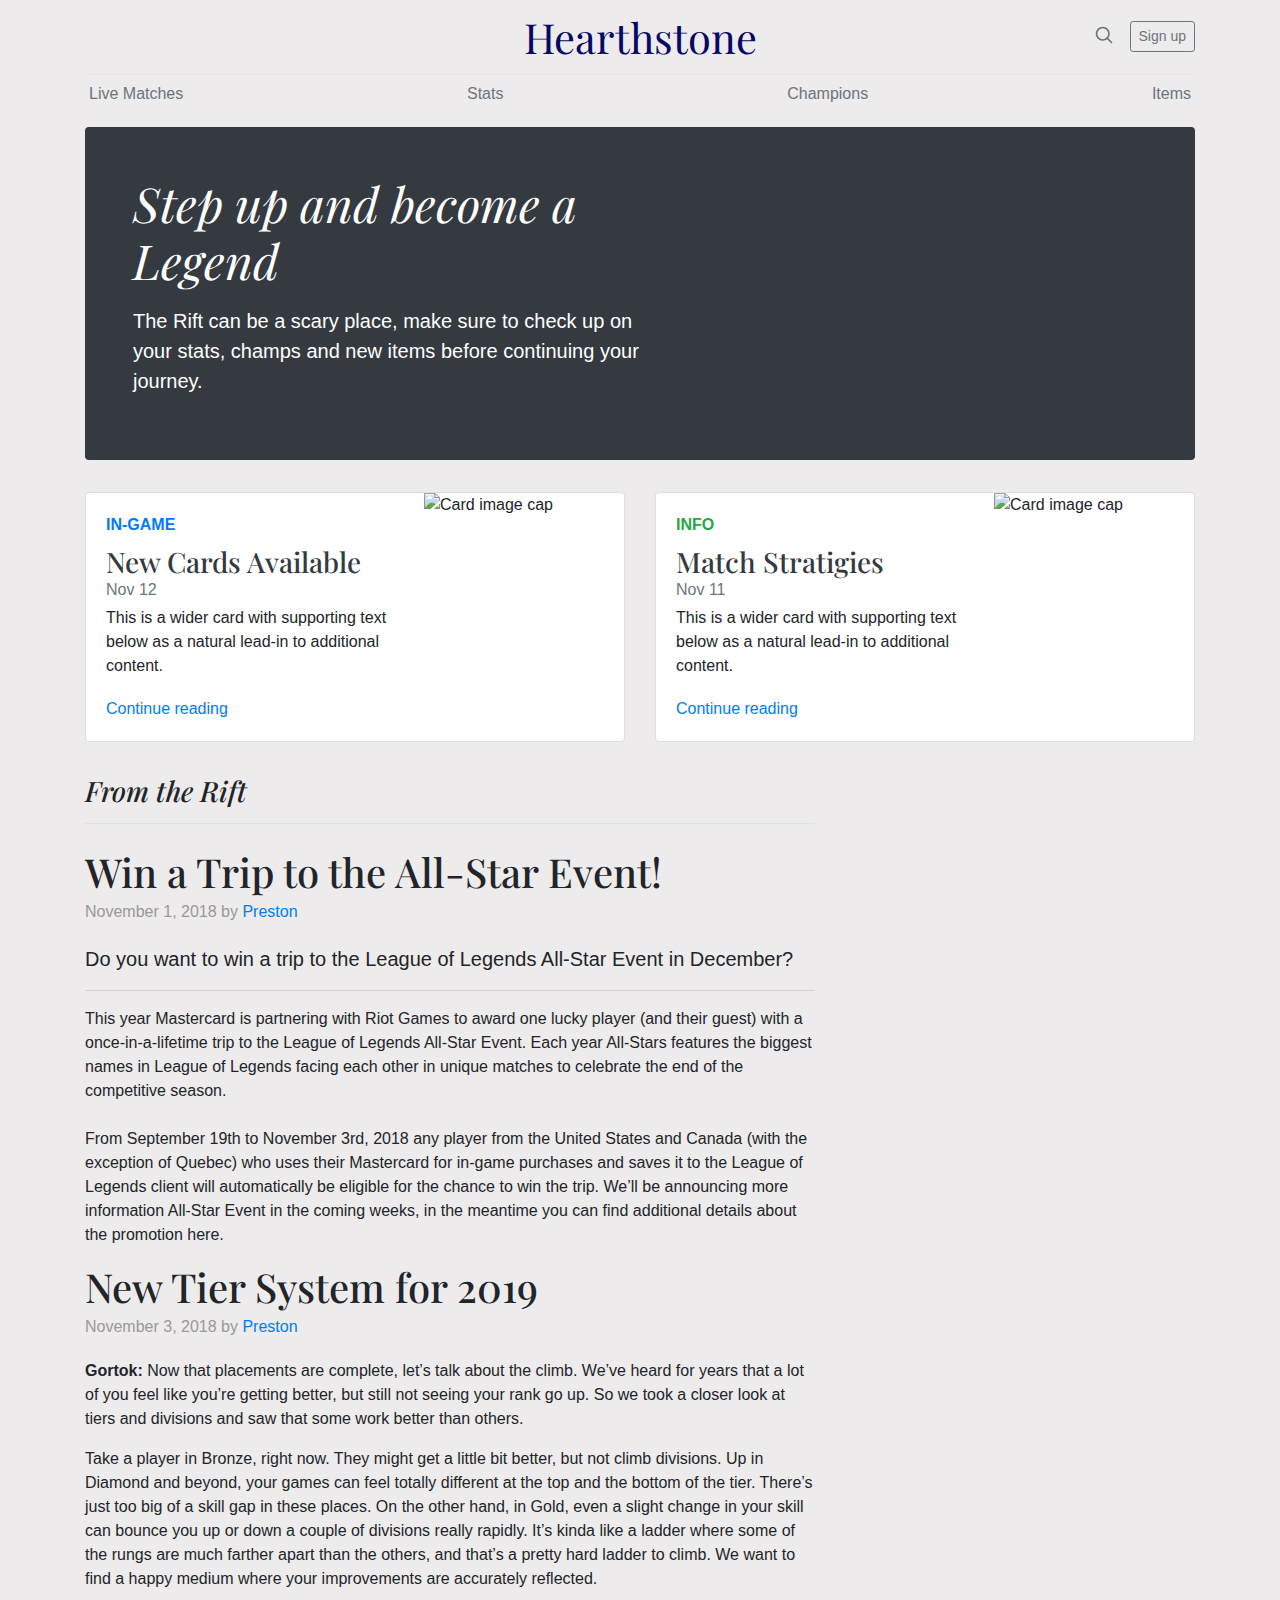
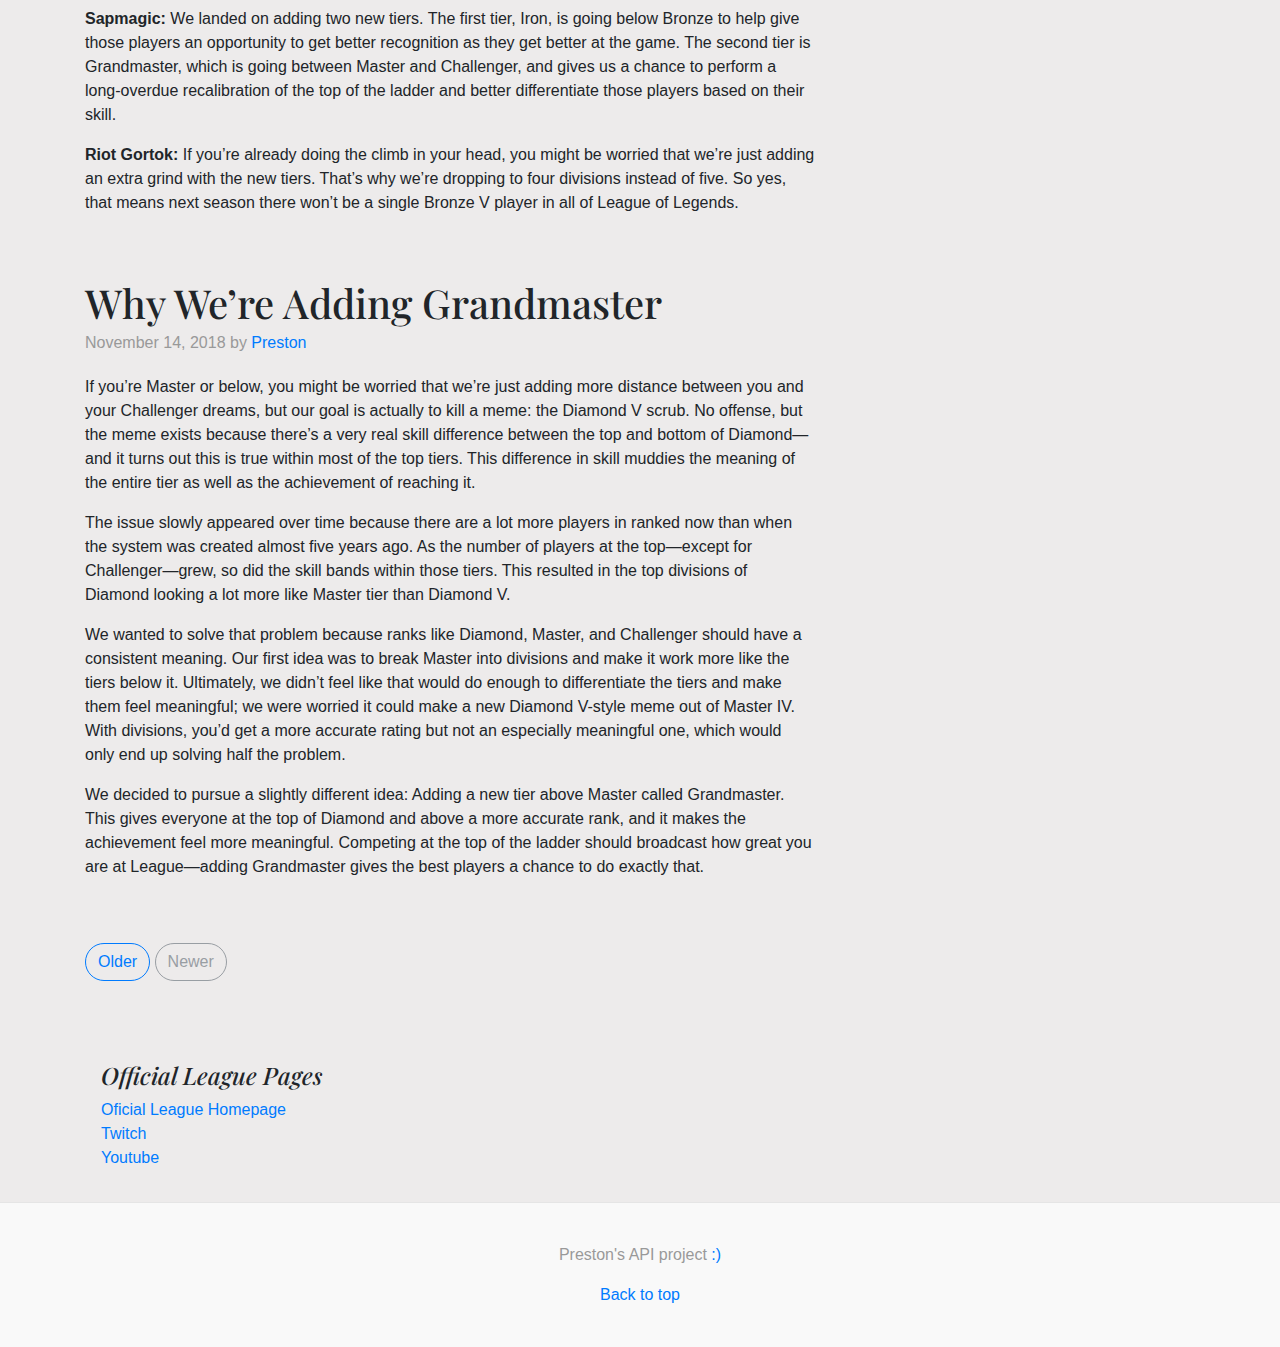
==== commit 6fb3e40b: "Add files via upload" ====
--- a/index.html
+++ b/index.html
@@ -7,7 +7,7 @@
     <meta name="author" content="">
     <link rel="icon" href="../../../../favicon.ico">
 
-    <title>League Stat Center</title>
+    <title>Hearthstone Game Center</title>
 
     <!-- Bootstrap core CSS -->
     <link href="https://stackpath.bootstrapcdn.com/bootstrap/4.1.3/css/bootstrap.min.css" rel="stylesheet">
@@ -25,8 +25,8 @@
           <div class="col-4 pt-1">
             <!-- <a class="text-muted" href="#">Subscribe</a> -->
           </div>
-          <div class="col-5 text-center">
-            <a class="blog-header-logo text-dark" href="#">League of Legends</a>
+          <div class="col-4 text-center">
+            <a class="blog-header-logo text-dark" href="#">Hearthstone</a>
           </div>
           <div class="col-4 d-flex justify-content-end align-items-center">
             <a class="text-muted" href="#">
@@ -58,7 +58,7 @@
         <div class="col-md-6 px-0">
           <h1 class="display-4 font-italic">Step up and become a Legend</h1>
           <p class="lead my-3">The Rift can be a scary place, make sure to check up on your stats, champs and new items before continuing your journey.</p>
-          <p class="lead mb-0"><a href="" class="text-white font-weight-bold">Continue reading...</a></p>
+          <!-- <p class="lead mb-0"><a href="" class="text-white font-weight-bold">Continue reading...</a></p> -->
         </div>
       </div>
 
@@ -68,13 +68,13 @@
             <div class="card-body d-flex flex-column align-items-start">
               <strong class="d-inline-block mb-2 text-primary">IN-GAME</strong>
               <h3 class="mb-0">
-                <a class="text-dark" href="#">New Items Available</a>
+                <a class="text-dark" href="#">New Cards Available</a>
               </h3>
               <div class="mb-1 text-muted">Nov 12</div>
               <p class="card-text mb-auto">This is a wider card with supporting text below as a natural lead-in to additional content.</p>
               <a href="#">Continue reading</a>
             </div>
-            <img class="card-img-right flex-auto d-none d-lg-block" src="https://encrypted-tbn0.gstatic.com/images?q=tbn:ANd9GcTqt_6fcUbOBIClJFmN57o2hAsj3ddu57z0OKLLZR71GhQso-7o" alt="Card image cap">
+            <img class="card-img-right flex-auto d-none d-lg-block" src="https://i.pinimg.com/originals/a1/bd/66/a1bd66449f63548737170ce95471b104.jpg" alt="Card image cap">
           </div>
         </div>
         <div class="col-md-6">
@@ -82,13 +82,13 @@
             <div class="card-body d-flex flex-column align-items-start">
               <strong class="d-inline-block mb-2 text-success">INFO</strong>
               <h3 class="mb-0">
-                <a class="text-dark" href="#">Match Statistics</a>
+                <a class="text-dark" href="#">Match Stratigies</a>
               </h3>
               <div class="mb-1 text-muted">Nov 11</div>
               <p class="card-text mb-auto">This is a wider card with supporting text below as a natural lead-in to additional content.</p>
               <a href="#">Continue reading</a>
             </div>
-            <img class="card-img-right-two flex-auto d-none d-lg-block" src="https://is4-ssl.mzstatic.com/image/thumb/Purple1/v4/f8/48/04/f8480473-4ba1-0c82-23c3-b4cce2bb152e/pr_source.png/300x0w.jpg" alt="Card image cap">
+            <img class="card-img-right-two flex-auto d-none d-lg-block" src="https://pbs.twimg.com/media/BnJsWD0CAAAH3NP.jpg" alt="Card image cap">
           </div>
         </div>
       </div>
--- a/blog.css
+++ b/blog.css
@@ -110,12 +110,12 @@
  }
 
 .card-img-right-two {
-  width: 180px;
+  width: 200px;
   height: 250px;
 }
 
  .jumbotron {
-   background: url(https://www.leagueofpapers.com/wp-content/uploads/2018/08/Sandstorm-Ekko-Splash-Art-league_of_papers.jpg);
+   background: url(https://d2q63o9r0h0ohi.cloudfront.net/images/media/wallpapers/the-witchwood_wallpaper1920x1080-134bcde81f18f833096e0ec84303b0fb860473fbac34667febb985ffdc76536f1729386f0d6a39aa0661449c1b1a52f8d824ba234af9a10c438f32c7ee4c7031.jpg);
    background-size: cover;
  }
 
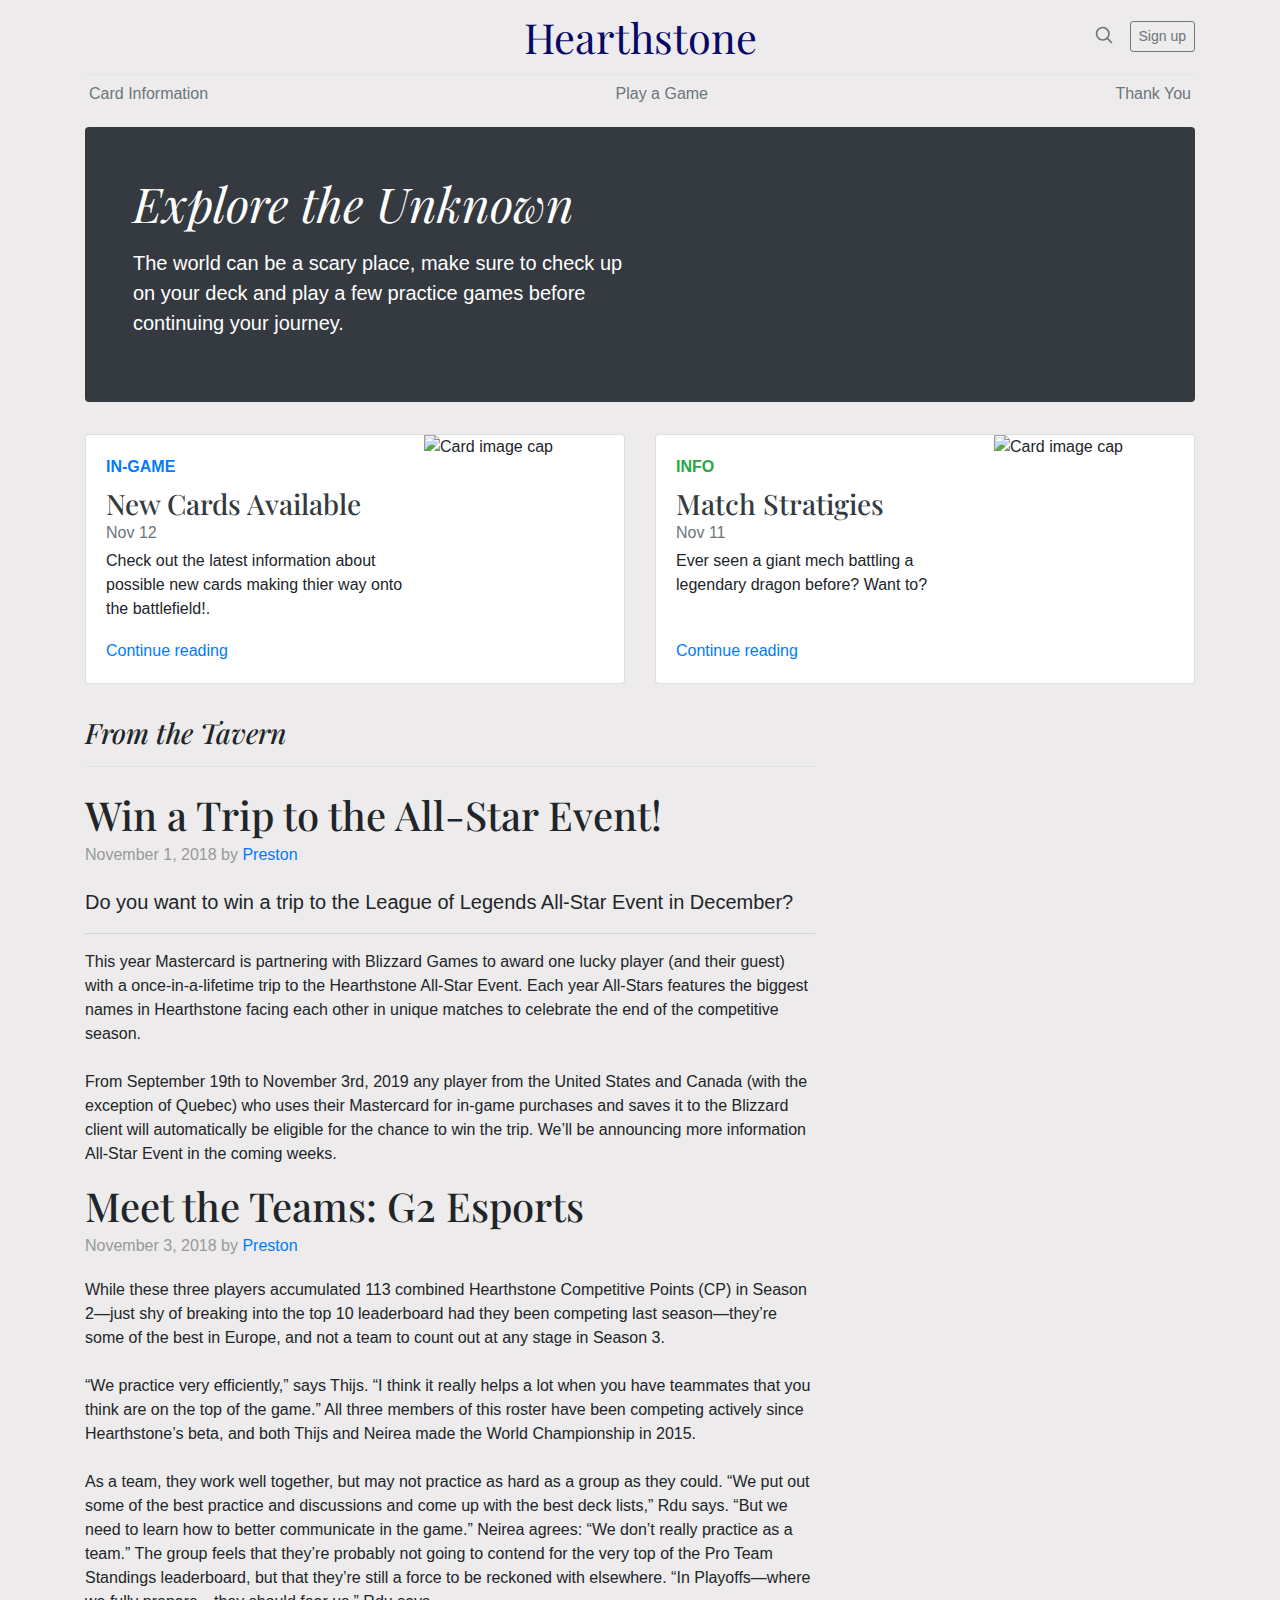
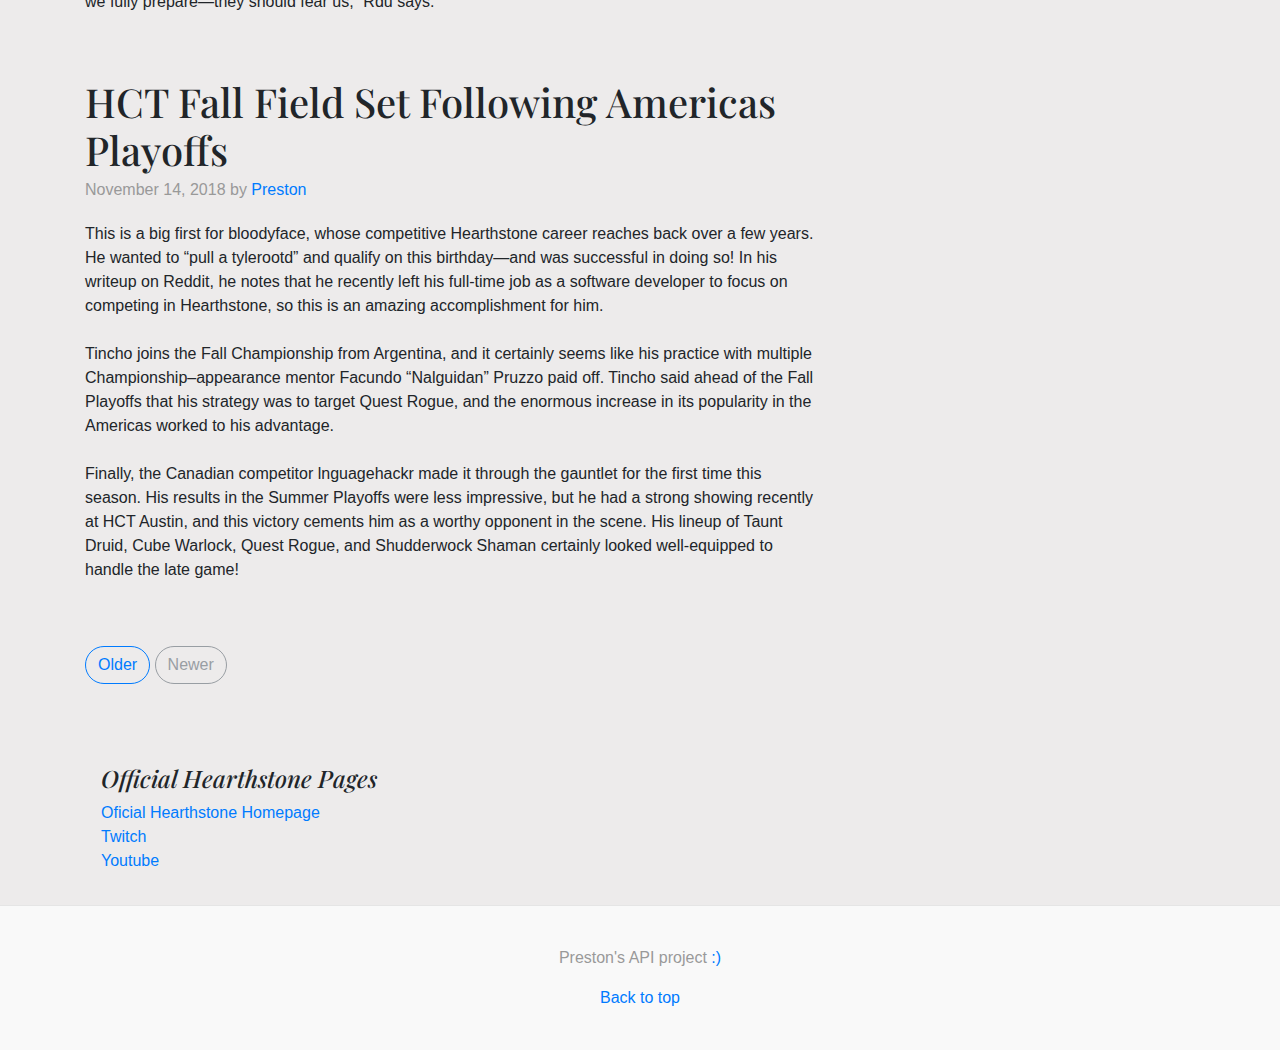
==== commit 6b3576b6: "Add files via upload" ====
--- a/index.html
+++ b/index.html
@@ -39,10 +39,10 @@
 
       <div class="nav-scroller py-1 mb-2">
         <nav class="nav d-flex justify-content-between">
-          <a class="p-1 text-muted" href="#">Live Matches</a>
-          <a class="p-1 text-muted" href="#">Stats</a>
-          <a class="p-1 text-muted" href="#">Champions</a>
-          <a class="p-1 text-muted" href="#">Items</a>
+          <a class="p-1 text-muted" href="info.html">Card Information</a>
+          <a class="p-1 text-muted" href="summoner.html">Play a Game</a>
+          <a class="p-1 text-muted" href="#">Thank You</a>
+          <!-- <a class="p-1 text-muted" href="#">Items</a> -->
           <!-- <a class="p-2 text-muted" href="#">Design</a>
           <a class="p-2 text-muted" href="#">Business</a>
           <a class="p-2 text-muted" href="#">Politics</a>
@@ -56,8 +56,8 @@
 
       <div class="jumbotron p-3 p-md-5 text-white rounded bg-dark">
         <div class="col-md-6 px-0">
-          <h1 class="display-4 font-italic">Step up and become a Legend</h1>
-          <p class="lead my-3">The Rift can be a scary place, make sure to check up on your stats, champs and new items before continuing your journey.</p>
+          <h1 class="display-4 font-italic">Explore the Unknown</h1>
+          <p class="lead my-3">The world can be a scary place, make sure to check up on your deck and play a few practice games before continuing your journey.</p>
           <!-- <p class="lead mb-0"><a href="" class="text-white font-weight-bold">Continue reading...</a></p> -->
         </div>
       </div>
@@ -71,8 +71,8 @@
                 <a class="text-dark" href="#">New Cards Available</a>
               </h3>
               <div class="mb-1 text-muted">Nov 12</div>
-              <p class="card-text mb-auto">This is a wider card with supporting text below as a natural lead-in to additional content.</p>
-              <a href="#">Continue reading</a>
+              <p class="card-text mb-auto">Check out the latest information about possible new cards making thier way onto the battlefield!.</p>
+              <a href="info.html">Continue reading</a>
             </div>
             <img class="card-img-right flex-auto d-none d-lg-block" src="https://i.pinimg.com/originals/a1/bd/66/a1bd66449f63548737170ce95471b104.jpg" alt="Card image cap">
           </div>
@@ -85,7 +85,7 @@
                 <a class="text-dark" href="#">Match Stratigies</a>
               </h3>
               <div class="mb-1 text-muted">Nov 11</div>
-              <p class="card-text mb-auto">This is a wider card with supporting text below as a natural lead-in to additional content.</p>
+              <p class="card-text mb-auto">Ever seen a giant mech battling a legendary dragon before?  Want to?</p>
               <a href="#">Continue reading</a>
             </div>
             <img class="card-img-right-two flex-auto d-none d-lg-block" src="https://pbs.twimg.com/media/BnJsWD0CAAAH3NP.jpg" alt="Card image cap">
@@ -98,7 +98,7 @@
       <div class="row">
         <div class="col-md-8 blog-main">
           <h3 class="pb-3 mb-4 font-italic border-bottom">
-            From the Rift
+            From the Tavern
           </h3>
 
           <div class="blog-post">
@@ -107,9 +107,9 @@
 
             <p class="subnub">Do you want to win a trip to the League of Legends All-Star Event in December? </p>
             <hr>
-            <p>This year Mastercard is partnering with Riot Games to award one lucky player (and their guest) with a once-in-a-lifetime trip to the League of Legends All-Star Event. Each year All-Stars features the biggest names in League of Legends facing each other in unique matches to celebrate the end of the competitive season. <br><br>
-              From September 19th to November 3rd, 2018 any player from the United States and Canada (with the exception of Quebec) who uses their Mastercard for in-game purchases and saves it to the League of Legends client will automatically be eligible for the chance to win the trip.
-              We’ll be announcing more information All-Star Event in the coming weeks, in the meantime you can find additional details about the promotion here.</p>
+            <p>This year Mastercard is partnering with Blizzard Games to award one lucky player (and their guest) with a once-in-a-lifetime trip to the Hearthstone All-Star Event. Each year All-Stars features the biggest names in Hearthstone facing each other in unique matches to celebrate the end of the competitive season. <br><br>
+              From September 19th to November 3rd, 2019 any player from the United States and Canada (with the exception of Quebec) who uses their Mastercard for in-game purchases and saves it to the Blizzard client will automatically be eligible for the chance to win the trip.
+              We’ll be announcing more information All-Star Event in the coming weeks.</p>
               <!-- <h2>Heading</h2>
             <p>Vivamus sagittis lacus vel augue laoreet rutrum faucibus dolor auctor. Duis mollis, est non commodo luctus, nisi erat porttitor ligula, eget lacinia odio sem nec elit. Morbi leo risus, porta ac consectetur ac, vestibulum at eros.</p>
             <h3>Sub-heading</h3>
@@ -133,30 +133,27 @@
           </div>/.blog-post -->
 
           <div class="blog-post">
-            <h2 class="blog-post-title">New Tier System for 2019</h2>
+            <h2 class="blog-post-title">Meet the Teams: G2 Esports</h2>
             <p class="blog-post-meta">November 3, 2018 by <a href="#">Preston</a></p>
 
-            <p><strong> Gortok:</strong> Now that placements are complete, let’s talk about the climb. We’ve heard for years that a lot of you feel like you’re getting better, but still not seeing your rank go up. So we took a closer look at tiers and divisions and saw that some work better than others.
-            </p><p>Take a player in Bronze, right now. They might get a little bit better, but not climb divisions. Up in Diamond and beyond, your games can feel totally different at the top and the bottom of the tier. There’s just too big of a skill gap in these places. On the other hand, in Gold, even a slight change 
-              in your skill can bounce you up or down a couple of divisions really rapidly. It’s kinda like a ladder where some of the rungs are much farther apart than the others, and that’s a pretty hard ladder to climb. We want to find a happy medium where your improvements are accurately reflected.</p>
-            <blockquote>
-              <p><strong>Sapmagic:</strong> We landed on adding two new tiers. The first tier, Iron, is going below Bronze to help give those players an opportunity to get better recognition as they get better at the game. The second tier is Grandmaster, which is going between Master and Challenger, and gives us a chance to perform a 
-                long-overdue recalibration of the top of the ladder and better differentiate those players based on their skill.</p>
-            </blockquote>
-            <p><strong>Riot Gortok:</strong> If you’re already doing the climb in your head, you might be worried that we’re just adding an extra grind with the new tiers. That’s why we’re dropping to four divisions instead of five. So yes, that means next season there won’t be a single Bronze V player in all of League of Legends.</p>
+            <p>While these three players accumulated 113 combined Hearthstone Competitive Points (CP) in Season 2—just shy of breaking into the top 10 leaderboard had they been competing last season—they’re some of the best in Europe, and not a team to count out at any stage in Season 3.
+
+              <br> <br> “We practice very efficiently,” says Thijs. “I think it really helps a lot when you have teammates that you think are on the top of the game.” All three members of this roster have been competing actively since Hearthstone’s beta, and both Thijs and Neirea made the World Championship in 2015.
+                
+               <br><br> As a team, they work well together, but may not practice as hard as a group as they could. “We put out some of the best practice and discussions and come up with the best deck lists,” Rdu says. “But we need to learn how to better communicate in the game.” Neirea agrees: “We don’t really practice as a team.”
+                
+                The group feels that they’re probably not going to contend for the very top of the Pro Team Standings leaderboard, but that they’re still a force to be reckoned with elsewhere. “In Playoffs—where we fully prepare—they should fear us,” Rdu says.</p>
           </div><!-- /.blog-post -->
 
           <div class="blog-post">
-            <h2 class="blog-post-title">Why We’re Adding Grandmaster</h2>
+            <h2 class="blog-post-title">HCT Fall Field Set Following Americas Playoffs</h2>
             <p class="blog-post-meta">November 14, 2018 by <a href="#">Preston</a></p>
 
-            <p>If you’re Master or below, you might be worried that we’re just adding more distance between you and your Challenger dreams, but our goal is actually to kill a meme: the Diamond V scrub. No offense, but the meme exists because there’s a very real skill difference between the top and bottom 
-              of Diamond—and it turns out this is true within most of the top tiers. This difference in skill muddies the meaning of the entire tier as well as the achievement of reaching it.</p>
-            <p>The issue slowly appeared over time because there are a lot more players in ranked now than when the system was created almost five years ago. As the number of players at the top—except for Challenger—grew, so did the skill bands within those tiers. This resulted in the top divisions of Diamond looking a lot more like Master tier than Diamond V.</p>
-            <p>We wanted to solve that problem because ranks like Diamond, Master, and Challenger should have a consistent meaning. Our first idea was to break Master into divisions and make it work more like the tiers below it. Ultimately, we didn’t feel like that would do enough to differentiate the tiers and make them feel meaningful; we were worried it could make 
-              a new Diamond V-style meme out of Master IV. With divisions, you’d get a more accurate 
-              rating but not an especially meaningful one, which would only end up solving half the problem.</p>
-              <p>We decided to pursue a slightly different idea: Adding a new tier above Master called Grandmaster. This gives everyone at the top of Diamond and above a more accurate rank, and it makes the achievement feel more meaningful. Competing at the top of the ladder should broadcast how great you are at League—adding Grandmaster gives the best players a chance to do exactly that.</p>
+            <p>This is a big first for bloodyface, whose competitive Hearthstone career reaches back over a few years. He wanted to “pull a tylerootd” and qualify on this birthday—and was successful in doing so! In his writeup on Reddit, he notes that he recently left his full-time job as a software developer to focus on competing in Hearthstone, so this is an amazing accomplishment for him.
+
+                <br><br> Tincho joins the Fall Championship from Argentina, and it certainly seems like his practice with multiple Championship–appearance mentor Facundo “Nalguidan” Pruzzo paid off. Tincho said ahead of the Fall Playoffs that his strategy was to target Quest Rogue, and the enormous increase in its popularity in the Americas worked to his advantage.
+                
+                <br><br>  Finally, the Canadian competitor lnguagehackr made it through the gauntlet for the first time this season. His results in the Summer Playoffs were less impressive, but he had a strong showing recently at HCT Austin, and this victory cements him as a worthy opponent in the scene. His lineup of Taunt Druid, Cube Warlock, Quest Rogue, and Shudderwock Shaman certainly looked well-equipped to handle the late game!</p>
           </div><!-- /.blog-post -->
 
           <nav class="blog-pagination">
@@ -191,11 +188,11 @@
           </div> -->
 
           <div class="p-3">
-            <h4 class="font-italic">Official League Pages</h4>
+            <h4 class="font-italic">Official Hearthstone Pages</h4>
             <ol class="list-unstyled">
-              <li><a href="https://play.na.leagueoflegends.com/en_US?utm_expid=.6QJJg4dGSEaSN-_JX5FRHg.0&utm_referrer=https%3A%2F%2Fna.leagueoflegends.com%2Fen%2F">Oficial League Homepage</a></li>
-              <li><a href="https://www.twitch.tv/directory/game/League%20of%20Legends">Twitch</a></li>
-              <li><a href="https://www.youtube.com/user/RiotGamesInc">Youtube</a></li>
+              <li><a href="https://playhearthstone.com/en-us/">Oficial Hearthstone Homepage</a></li>
+              <li><a href="https://www.twitch.tv/directory/game/Hearthstone">Twitch</a></li>
+              <li><a href="https://www.youtube.com/channel/UCDZgNoTnamgkPlSvrxZbSPQ">Youtube</a></li>
             </ol>
           </div>
         </aside><!-- /.blog-sidebar -->
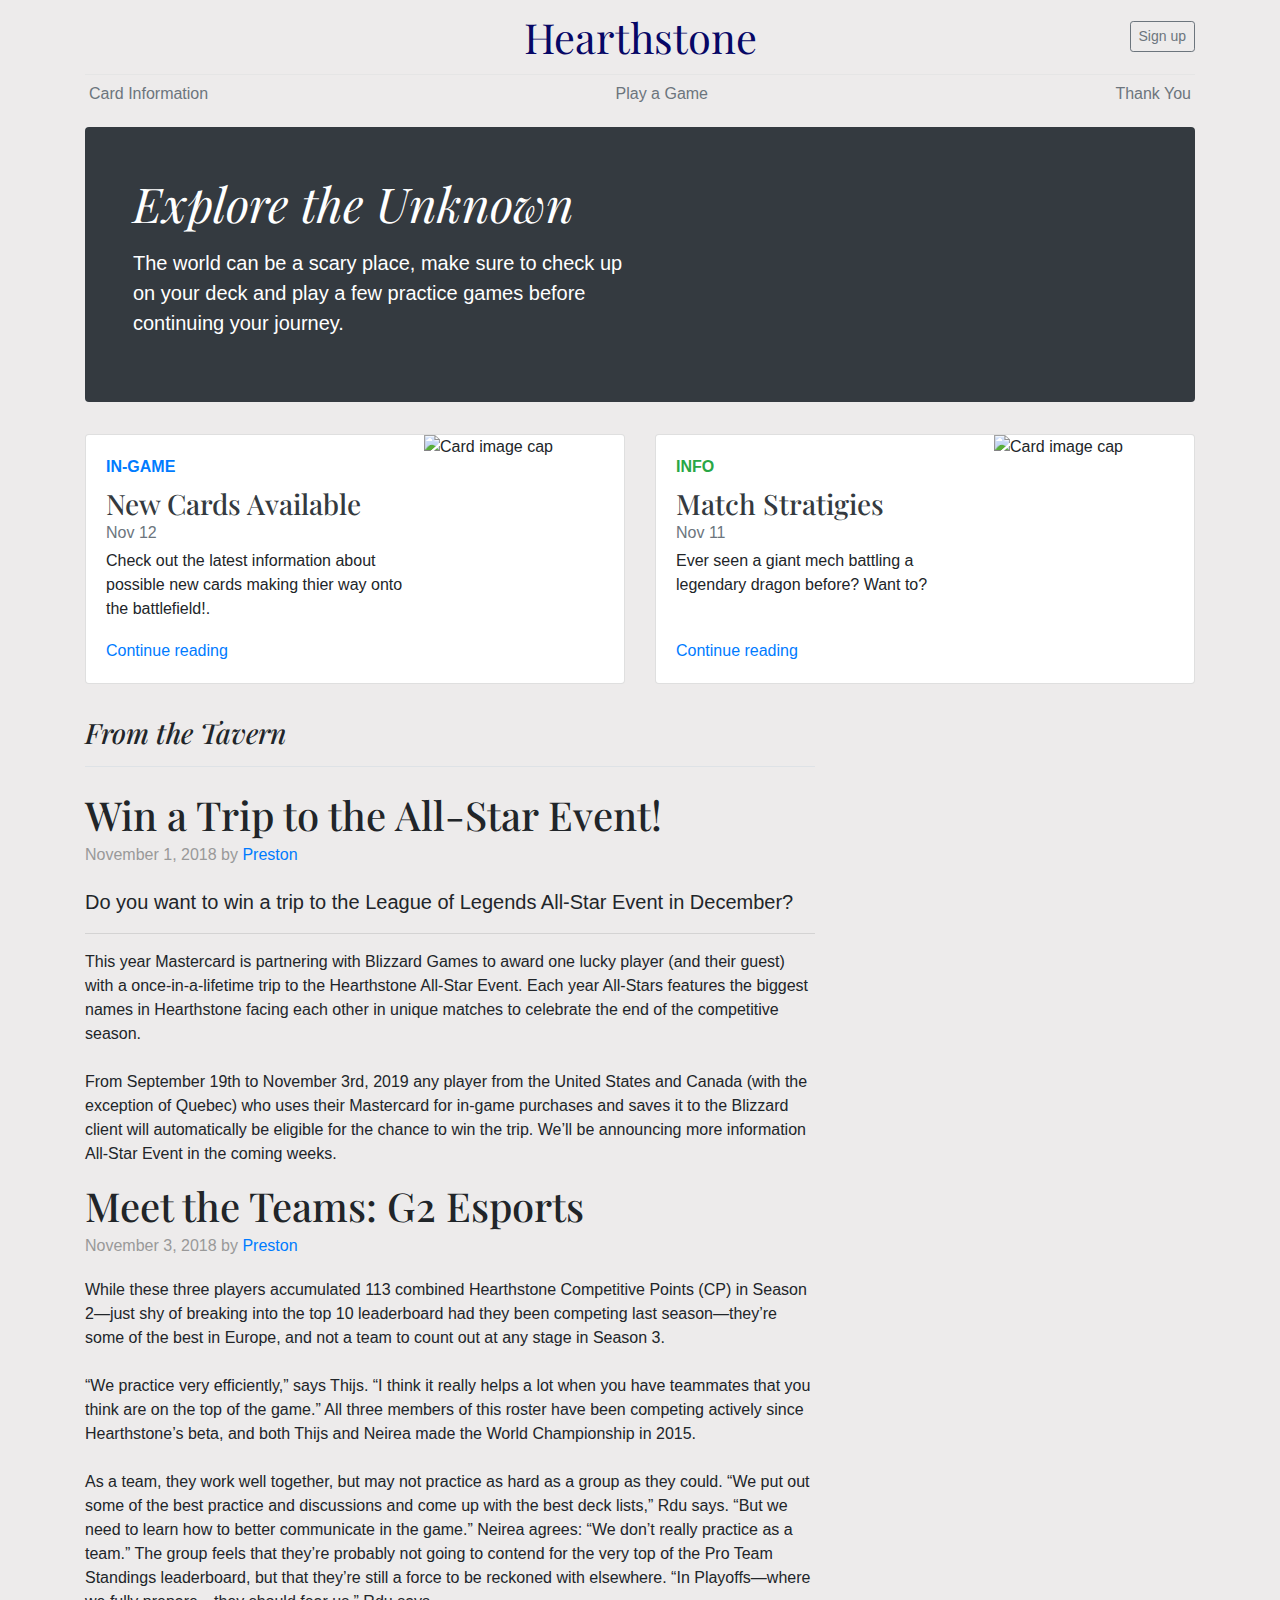
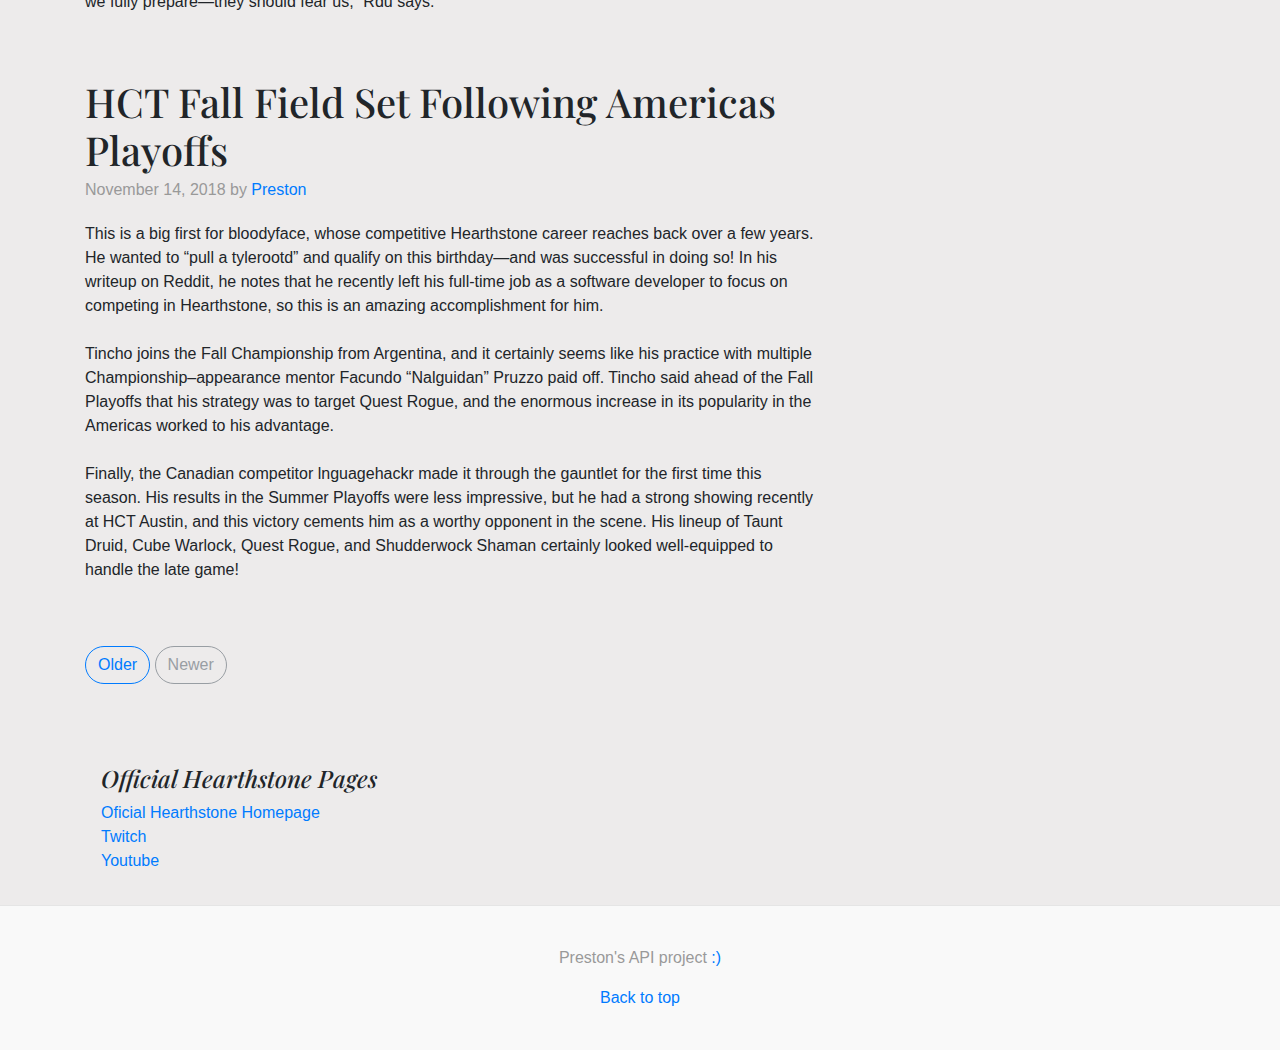
==== commit 3b866356: "Add files via upload" ====
--- a/index.html
+++ b/index.html
@@ -30,9 +30,9 @@
           </div>
           <div class="col-4 d-flex justify-content-end align-items-center">
             <a class="text-muted" href="#">
-              <svg xmlns="http://www.w3.org/2000/svg" width="20" height="20" viewBox="0 0 24 24" fill="none" stroke="currentColor" stroke-width="2" stroke-linecap="round" stroke-linejoin="round" class="mx-3"><circle cx="10.5" cy="10.5" r="7.5"></circle><line x1="21" y1="21" x2="15.8" y2="15.8"></line></svg>
+              <!-- <svg xmlns="http://www.w3.org/2000/svg" width="20" height="20" viewBox="0 0 24 24" fill="none" stroke="currentColor" stroke-width="2" stroke-linecap="round" stroke-linejoin="round" class="mx-3"><circle cx="10.5" cy="10.5" r="7.5"></circle><line x1="21" y1="21" x2="15.8" y2="15.8"></line></svg> -->
             </a>
-            <a class="btn btn-sm btn-outline-secondary" href="#">Sign up</a>
+            <a class="btn btn-sm btn-outline-secondary" href="https://tonixproductions.us18.list-manage.com/subscribe/post?u=224e84db801ce4ece102a22f6&id=be3feb627d">Sign up</a>
           </div>
         </div>
       </header>
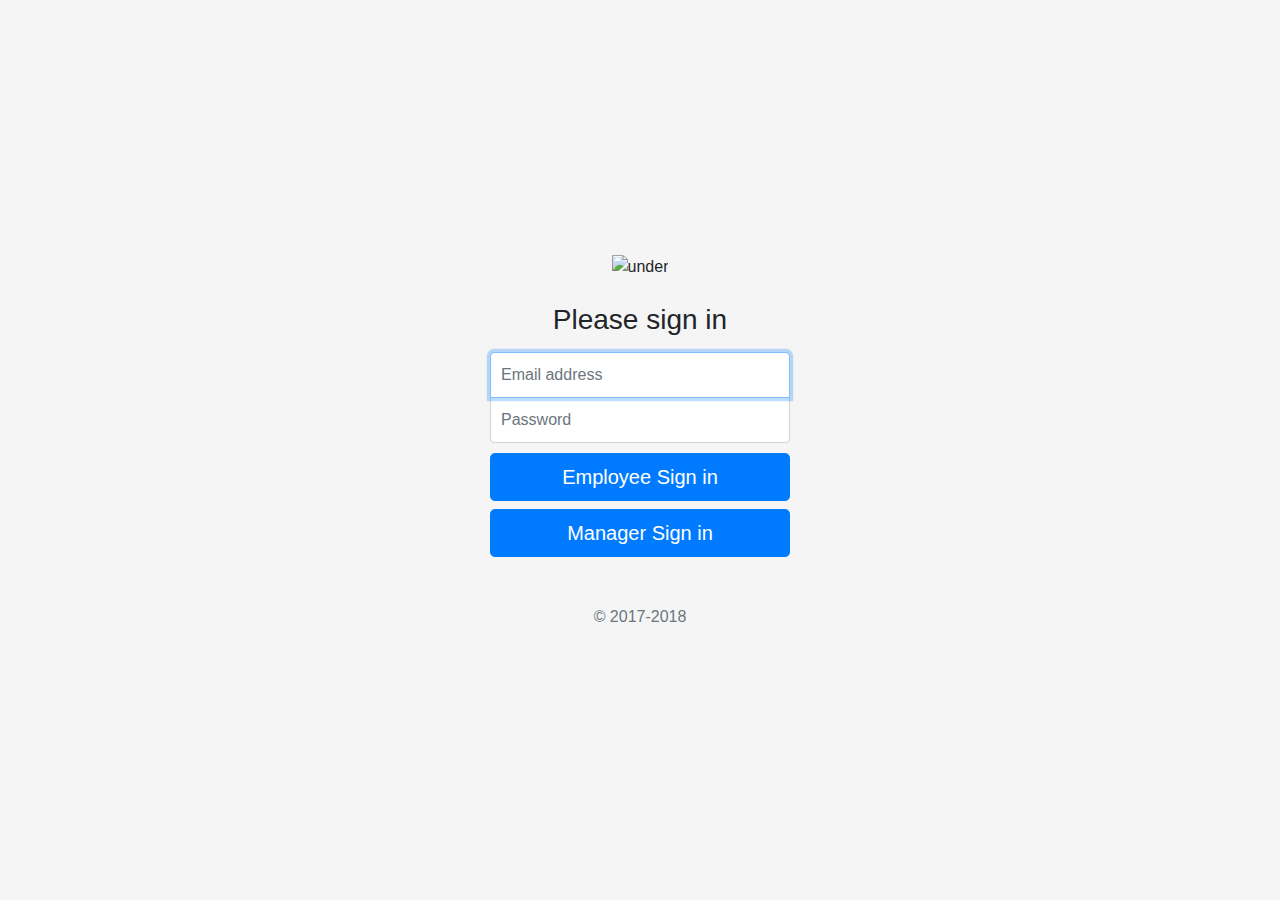
==== commit 1b2e3c2e: "Add files via upload" ====
--- a/index.html
+++ b/index.html
@@ -1,232 +1,40 @@
-<!doctype html>
-<html lang="en">
-  <head>
-    <meta charset="utf-8">
-    <meta name="viewport" content="width=device-width, initial-scale=1, shrink-to-fit=no">
-    <meta name="description" content="">
-    <meta name="author" content="">
-    <link rel="icon" href="../../../../favicon.ico">
-
-    <title>Hearthstone Game Center</title>
-
-    <!-- Bootstrap core CSS -->
-    <link href="https://stackpath.bootstrapcdn.com/bootstrap/4.1.3/css/bootstrap.min.css" rel="stylesheet">
-
-    <!-- Custom styles for this template -->
-    <link href="https://fonts.googleapis.com/css?family=Playfair+Display:700,900" rel="stylesheet">
-    <link href="blog.css" rel="stylesheet">
-  </head>
-
-  <body>
-
-    <div class="container">
-      <header class="blog-header py-3">
-        <div class="row flex-nowrap justify-content-between align-items-center">
-          <div class="col-4 pt-1">
-            <!-- <a class="text-muted" href="#">Subscribe</a> -->
-          </div>
-          <div class="col-4 text-center">
-            <a class="blog-header-logo text-dark" href="#">Hearthstone</a>
-          </div>
-          <div class="col-4 d-flex justify-content-end align-items-center">
-            <a class="text-muted" href="#">
-              <!-- <svg xmlns="http://www.w3.org/2000/svg" width="20" height="20" viewBox="0 0 24 24" fill="none" stroke="currentColor" stroke-width="2" stroke-linecap="round" stroke-linejoin="round" class="mx-3"><circle cx="10.5" cy="10.5" r="7.5"></circle><line x1="21" y1="21" x2="15.8" y2="15.8"></line></svg> -->
-            </a>
-            <a class="btn btn-sm btn-outline-secondary" href="https://tonixproductions.us18.list-manage.com/subscribe/post?u=224e84db801ce4ece102a22f6&id=be3feb627d">Sign up</a>
-          </div>
-        </div>
-      </header>
-
-      <div class="nav-scroller py-1 mb-2">
-        <nav class="nav d-flex justify-content-between">
-          <a class="p-1 text-muted" href="info.html">Card Information</a>
-          <a class="p-1 text-muted" href="summoner.html">Play a Game</a>
-          <a class="p-1 text-muted" href="#">Thank You</a>
-          <!-- <a class="p-1 text-muted" href="#">Items</a> -->
-          <!-- <a class="p-2 text-muted" href="#">Design</a>
-          <a class="p-2 text-muted" href="#">Business</a>
-          <a class="p-2 text-muted" href="#">Politics</a>
-          <a class="p-2 text-muted" href="#">Opinion</a>
-          <a class="p-2 text-muted" href="#">Science</a>
-          <a class="p-2 text-muted" href="#">Health</a>
-          <a class="p-2 text-muted" href="#">Style</a>
-          <a class="p-2 text-muted" href="#">Travel</a> -->
-        </nav>
-      </div>
-
-      <div class="jumbotron p-3 p-md-5 text-white rounded bg-dark">
-        <div class="col-md-6 px-0">
-          <h1 class="display-4 font-italic">Explore the Unknown</h1>
-          <p class="lead my-3">The world can be a scary place, make sure to check up on your deck and play a few practice games before continuing your journey.</p>
-          <!-- <p class="lead mb-0"><a href="" class="text-white font-weight-bold">Continue reading...</a></p> -->
-        </div>
-      </div>
-
-      <div class="row mb-2">
-        <div class="col-md-6">
-          <div class="card flex-md-row mb-4 shadow-sm h-md-250">
-            <div class="card-body d-flex flex-column align-items-start">
-              <strong class="d-inline-block mb-2 text-primary">IN-GAME</strong>
-              <h3 class="mb-0">
-                <a class="text-dark" href="#">New Cards Available</a>
-              </h3>
-              <div class="mb-1 text-muted">Nov 12</div>
-              <p class="card-text mb-auto">Check out the latest information about possible new cards making thier way onto the battlefield!.</p>
-              <a href="info.html">Continue reading</a>
-            </div>
-            <img class="card-img-right flex-auto d-none d-lg-block" src="https://i.pinimg.com/originals/a1/bd/66/a1bd66449f63548737170ce95471b104.jpg" alt="Card image cap">
-          </div>
-        </div>
-        <div class="col-md-6">
-          <div class="card flex-md-row mb-4 shadow-sm h-md-250">
-            <div class="card-body d-flex flex-column align-items-start">
-              <strong class="d-inline-block mb-2 text-success">INFO</strong>
-              <h3 class="mb-0">
-                <a class="text-dark" href="#">Match Stratigies</a>
-              </h3>
-              <div class="mb-1 text-muted">Nov 11</div>
-              <p class="card-text mb-auto">Ever seen a giant mech battling a legendary dragon before?  Want to?</p>
-              <a href="#">Continue reading</a>
-            </div>
-            <img class="card-img-right-two flex-auto d-none d-lg-block" src="https://pbs.twimg.com/media/BnJsWD0CAAAH3NP.jpg" alt="Card image cap">
-          </div>
-        </div>
-      </div>
-    </div>
-
-    <main role="main" class="container">
-      <div class="row">
-        <div class="col-md-8 blog-main">
-          <h3 class="pb-3 mb-4 font-italic border-bottom">
-            From the Tavern
-          </h3>
-
-          <div class="blog-post">
-            <h2 class="blog-post-title">Win a Trip to the All-Star Event!</h2>
-            <p class="blog-post-meta">November 1, 2018 by <a href="#">Preston</a></p>
-
-            <p class="subnub">Do you want to win a trip to the League of Legends All-Star Event in December? </p>
-            <hr>
-            <p>This year Mastercard is partnering with Blizzard Games to award one lucky player (and their guest) with a once-in-a-lifetime trip to the Hearthstone All-Star Event. Each year All-Stars features the biggest names in Hearthstone facing each other in unique matches to celebrate the end of the competitive season. <br><br>
-              From September 19th to November 3rd, 2019 any player from the United States and Canada (with the exception of Quebec) who uses their Mastercard for in-game purchases and saves it to the Blizzard client will automatically be eligible for the chance to win the trip.
-              We’ll be announcing more information All-Star Event in the coming weeks.</p>
-              <!-- <h2>Heading</h2>
-            <p>Vivamus sagittis lacus vel augue laoreet rutrum faucibus dolor auctor. Duis mollis, est non commodo luctus, nisi erat porttitor ligula, eget lacinia odio sem nec elit. Morbi leo risus, porta ac consectetur ac, vestibulum at eros.</p>
-            <h3>Sub-heading</h3>
-            <p>Cum sociis natoque penatibus et magnis dis parturient montes, nascetur ridiculus mus.</p>
-            <pre><code>Example code block</code></pre>
-            <p>Aenean lacinia bibendum nulla sed consectetur. Etiam porta sem malesuada magna mollis euismod. Fusce dapibus, tellus ac cursus commodo, tortor mauris condimentum nibh, ut fermentum massa.</p>
-            <h3>Sub-heading</h3>
-            <p>Cum sociis natoque penatibus et magnis dis parturient montes, nascetur ridiculus mus. Aenean lacinia bibendum nulla sed consectetur. Etiam porta sem malesuada magna mollis euismod. Fusce dapibus, tellus ac cursus commodo, tortor mauris condimentum nibh, ut fermentum massa justo sit amet risus.</p>
-            <ul>
-              <li>Praesent commodo cursus magna, vel scelerisque nisl consectetur et.</li>
-              <li>Donec id elit non mi porta gravida at eget metus.</li>
-              <li>Nulla vitae elit libero, a pharetra augue.</li>
-            </ul>
-            <p>Donec ullamcorper nulla non metus auctor fringilla. Nulla vitae elit libero, a pharetra augue.</p>
-            <ol>
-              <li>Vestibulum id ligula porta felis euismod semper.</li>
-              <li>Cum sociis natoque penatibus et magnis dis parturient montes, nascetur ridiculus mus.</li>
-              <li>Maecenas sed diam eget risus varius blandit sit amet non magna.</li>
-            </ol>
-            <p>Cras mattis consectetur purus sit amet fermentum. Sed posuere consectetur est at lobortis.</p>
-          </div>/.blog-post -->
-
-          <div class="blog-post">
-            <h2 class="blog-post-title">Meet the Teams: G2 Esports</h2>
-            <p class="blog-post-meta">November 3, 2018 by <a href="#">Preston</a></p>
-
-            <p>While these three players accumulated 113 combined Hearthstone Competitive Points (CP) in Season 2—just shy of breaking into the top 10 leaderboard had they been competing last season—they’re some of the best in Europe, and not a team to count out at any stage in Season 3.
-
-              <br> <br> “We practice very efficiently,” says Thijs. “I think it really helps a lot when you have teammates that you think are on the top of the game.” All three members of this roster have been competing actively since Hearthstone’s beta, and both Thijs and Neirea made the World Championship in 2015.
-                
-               <br><br> As a team, they work well together, but may not practice as hard as a group as they could. “We put out some of the best practice and discussions and come up with the best deck lists,” Rdu says. “But we need to learn how to better communicate in the game.” Neirea agrees: “We don’t really practice as a team.”
-                
-                The group feels that they’re probably not going to contend for the very top of the Pro Team Standings leaderboard, but that they’re still a force to be reckoned with elsewhere. “In Playoffs—where we fully prepare—they should fear us,” Rdu says.</p>
-          </div><!-- /.blog-post -->
-
-          <div class="blog-post">
-            <h2 class="blog-post-title">HCT Fall Field Set Following Americas Playoffs</h2>
-            <p class="blog-post-meta">November 14, 2018 by <a href="#">Preston</a></p>
-
-            <p>This is a big first for bloodyface, whose competitive Hearthstone career reaches back over a few years. He wanted to “pull a tylerootd” and qualify on this birthday—and was successful in doing so! In his writeup on Reddit, he notes that he recently left his full-time job as a software developer to focus on competing in Hearthstone, so this is an amazing accomplishment for him.
-
-                <br><br> Tincho joins the Fall Championship from Argentina, and it certainly seems like his practice with multiple Championship–appearance mentor Facundo “Nalguidan” Pruzzo paid off. Tincho said ahead of the Fall Playoffs that his strategy was to target Quest Rogue, and the enormous increase in its popularity in the Americas worked to his advantage.
-                
-                <br><br>  Finally, the Canadian competitor lnguagehackr made it through the gauntlet for the first time this season. His results in the Summer Playoffs were less impressive, but he had a strong showing recently at HCT Austin, and this victory cements him as a worthy opponent in the scene. His lineup of Taunt Druid, Cube Warlock, Quest Rogue, and Shudderwock Shaman certainly looked well-equipped to handle the late game!</p>
-          </div><!-- /.blog-post -->
-
-          <nav class="blog-pagination">
-            <a class="btn btn-outline-primary" href="#">Older</a>
-            <a class="btn btn-outline-secondary disabled" href="#">Newer</a>
-          </nav>
-
-        </div><!-- /.blog-main -->
-
-        <!-- <aside class="col-md-4 blog-sidebar">
-          <div class="p-3 mb-3 bg-light rounded">
-            <h4 class="font-italic">About</h4>
-            <p class="mb-0">Etiam porta <em>sem malesuada magna</em> mollis euismod. Cras mattis consectetur purus sit amet fermentum. Aenean lacinia bibendum nulla sed consectetur.</p>
-          </div> -->
-
-          <!-- <div class="p-3">
-            <h4 class="font-italic">Archives</h4>
-            <ol class="list-unstyled mb-0">
-              <li><a href="#">March 2014</a></li>
-              <li><a href="#">February 2014</a></li>
-              <li><a href="#">January 2014</a></li>
-              <li><a href="#">December 2013</a></li>
-              <li><a href="#">November 2013</a></li>
-              <li><a href="#">October 2013</a></li>
-              <li><a href="#">September 2013</a></li>
-              <li><a href="#">August 2013</a></li>
-              <li><a href="#">July 2013</a></li>
-              <li><a href="#">June 2013</a></li>
-              <li><a href="#">May 2013</a></li>
-              <li><a href="#">April 2013</a></li>
-            </ol>
-          </div> -->
-
-          <div class="p-3">
-            <h4 class="font-italic">Official Hearthstone Pages</h4>
-            <ol class="list-unstyled">
-              <li><a href="https://playhearthstone.com/en-us/">Oficial Hearthstone Homepage</a></li>
-              <li><a href="https://www.twitch.tv/directory/game/Hearthstone">Twitch</a></li>
-              <li><a href="https://www.youtube.com/channel/UCDZgNoTnamgkPlSvrxZbSPQ">Youtube</a></li>
-            </ol>
-          </div>
-        </aside><!-- /.blog-sidebar -->
-
-      </div><!-- /.row -->
-
-    </main><!-- /.container -->
-
-    <footer class="blog-footer">
-      <p>Preston's API project<a href="https://github.com/Snypie/spark-repo">  :)</a></p>
-      <p>
-        <a href="#">Back to top</a>
-      </p>
-    </footer>
-
-    <!-- Bootstrap core JavaScript
-    ================================================== -->
-    <!-- Placed at the end of the document so the pages load faster -->
-    <script src="https://code.jquery.com/jquery-3.3.1.slim.min.js" integrity="sha384-q8i/X+965DzO0rT7abK41JStQIAqVgRVzpbzo5smXKp4YfRvH+8abtTE1Pi6jizo" crossorigin="anonymous"></script>
-    <script>window.jQuery || document.write('<script src="../../assets/js/vendor/jquery-slim.min.js"><\/script>')</script>
-    <script src="../../assets/js/vendor/popper.min.js"></script>
-    <script src="https://stackpath.bootstrapcdn.com/bootstrap/4.1.3/js/bootstrap.min.js"></script>
-    <script src="../../assets/js/vendor/holder.min.js"></script>
-    <script>
-      Holder.addTheme('thumb', {
-        bg: '#55595c',
-        fg: '#eceeef',
-        text: 'Thumbnail'
-      });
-    </script>
-  </body>
-</html>
-
-
-
-<!-- http://i.imgur.com/jv5MBs8.jpg -->
-<!-- https://encrypted-tbn0.gstatic.com/images?q=tbn:ANd9GcR-ZqhDwPtP7d-ejLykdr3e3HUg4KW8WtamgG-jqCNpoC4wrvejfA -->+<!doctype html>
+<html lang="en">
+  <head>
+    <meta charset="utf-8">
+    <meta name="viewport" content="width=device-width, initial-scale=1, shrink-to-fit=no">
+    <meta name="description" content="">
+    <meta name="author" content="">
+    <link rel="icon" href="../../../../.ico">
+
+    <title>Signin Template for Bootstrap</title>
+
+    <!-- Bootstrap core CSS -->
+    <link href="https://stackpath.bootstrapcdn.com/bootstrap/4.1.3/css/bootstrap.min.css" rel="stylesheet">
+
+    <!-- Custom styles for this template -->
+    <link href="signin.css" rel="stylesheet">
+  </head>
+
+  <body class="text-center">
+    <form class="form-signin">
+      <img class="mb-4" 
+      src="https://vignette.wikia.nocookie.net/animal-jam-clans-1/images/5/5c/Undertale_background_by_tyty9000-d9qeuzr.png/revision/latest?cb=20170729065451" 
+      alt="under" width="272" height="172">
+      <h1 class="h3 mb-3 font-weight-normal">Please sign in</h1>
+      <label for="inputEmail" class="sr-only">Email address</label>
+      <input type="email" id="inputEmail" class="form-control" placeholder="Email address" required autofocus>
+      <label for="inputPassword" class="sr-only">Password</label>
+      <input type="password" id="inputPassword" class="form-control" placeholder="Password" required>
+      <!-- <div class="checkbox mb-3">
+        <label>
+          <input type="checkbox" value="remember-me"> Manager Login
+        </label>
+      </div> -->
+      <button class="btn btn-lg btn-primary btn-block search-input-E" type="submit">Employee Sign in</button>
+      <button class="btn btn-lg btn-primary btn-block search-input-M" type="submit">Manager Sign in</button>
+      <p class="mt-5 mb-3 text-muted">&copy; 2017-2018</p>
+    </form>
+    <script src="signin.js"></script>
+  </body>
+</html>
--- a/signin.css
+++ b/signin.css
@@ -0,0 +1,44 @@
+html,
+body {
+  height: 100%;
+}
+
+body {
+  display: -ms-flexbox;
+  display: flex;
+  -ms-flex-align: center;
+  align-items: center;
+  padding-top: 40px;
+  padding-bottom: 40px;
+  background-color: #f5f5f5;
+}
+
+.form-signin {
+  width: 100%;
+  max-width: 330px;
+  padding: 15px;
+  margin: auto;
+}
+.form-signin .checkbox {
+  font-weight: 400;
+}
+.form-signin .form-control {
+  position: relative;
+  box-sizing: border-box;
+  height: auto;
+  padding: 10px;
+  font-size: 16px;
+}
+.form-signin .form-control:focus {
+  z-index: 2;
+}
+.form-signin input[type="email"] {
+  margin-bottom: -1px;
+  border-bottom-right-radius: 0;
+  border-bottom-left-radius: 0;
+}
+.form-signin input[type="password"] {
+  margin-bottom: 10px;
+  border-top-left-radius: 0;
+  border-top-right-radius: 0;
+}
